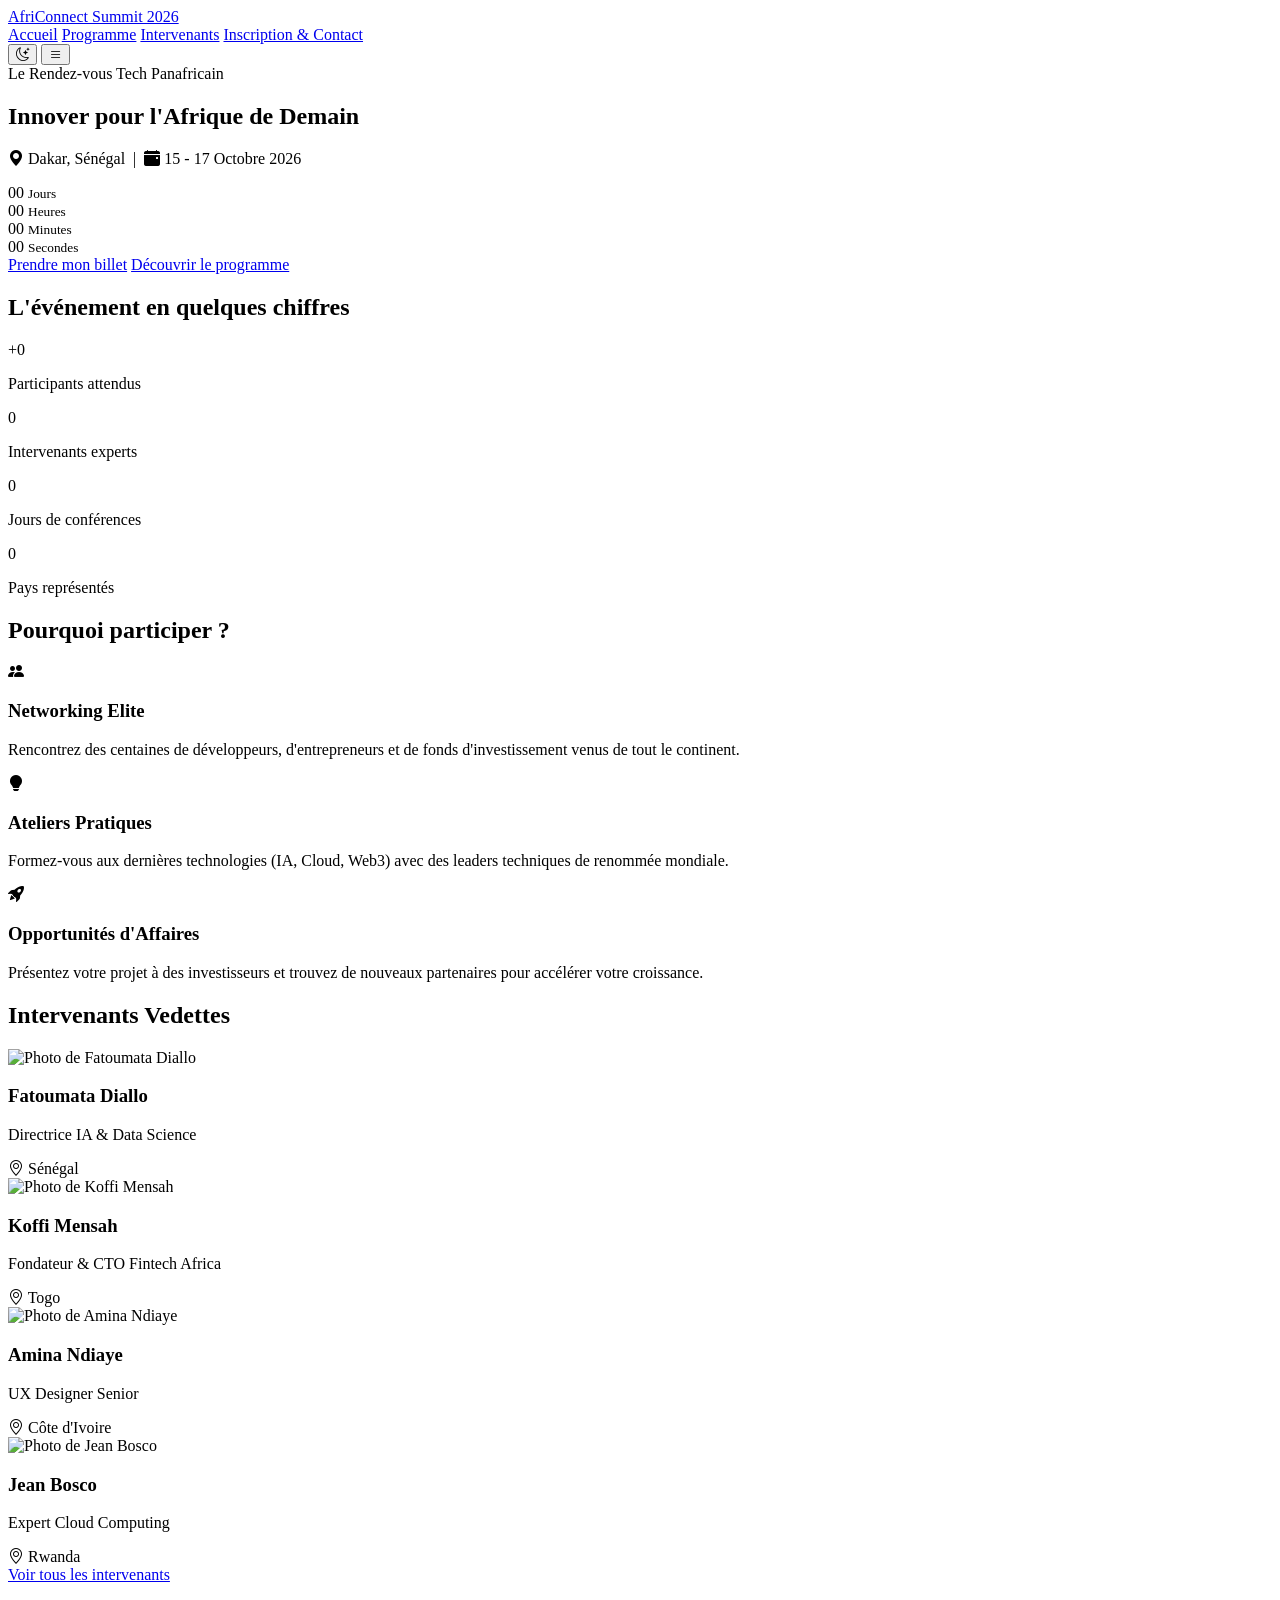
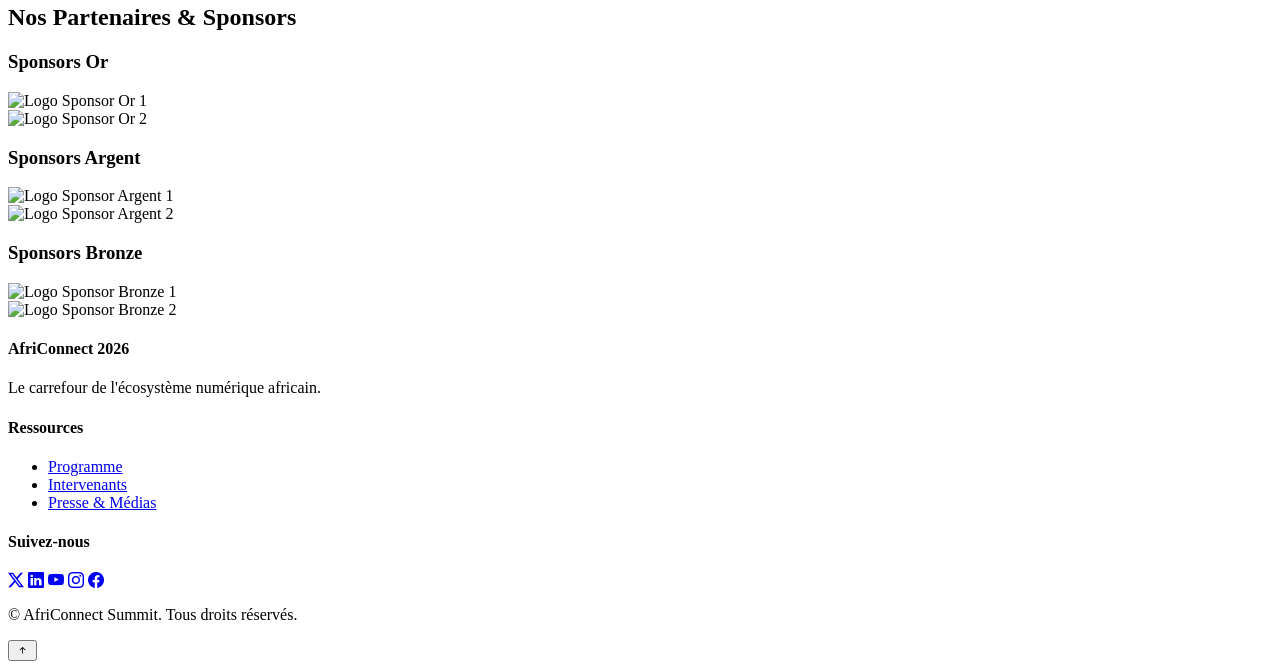
==== index.html @ 807d7693 "structure complete de html" ====
<!DOCTYPE html>
<html lang="fr" data-theme="light">
<head>
    <meta charset="UTF-8">
    <meta name="viewport" content="width=device-width, initial-scale=1.0">
    <title>AfriConnect Summit 2026 - Accueil</title>
    <link rel="preconnect" href="https://fonts.googleapis.com">
    <link rel="preconnect" href="https://fonts.gstatic.com" crossorigin>
    <link href="https://fonts.googleapis.com/css2?family=Inter:wght@300;400;500;600&family=Syne:wght@700;800&display=swap" rel="stylesheet">
    <link rel="stylesheet" href="https://cdn.jsdelivr.net/npm/bootstrap-icons@1.11.3/font/bootstrap-icons.min.css">
    <link rel="stylesheet" href="css/style.css">
</head>
<body>

    <header class="main-header">
        <nav class="navbar" aria-label="Navigation principale">
            <a href="index.html" class="logo">AfriConnect Summit 2026</a>
            
            <div class="nav-links" id="navLinks">
                <a href="index.html" class="active">Accueil</a>
                <a href="programme.html">Programme</a>
                <a href="intervenants.html">Intervenants</a>
                <a href="contact.html">Inscription & Contact</a>
            </div>

            <div class="nav-actions">
                <button id="themeToggle" class="theme-btn" aria-label="Changer de thème">
                    <i class="bi bi-moon-stars"></i>
                </button>
                <button class="hamburger" id="hamburgerMenu" aria-label="Ouvrir le menu">
                    <i class="bi bi-list"></i>
                </button>
            </div>
        </nav>
    </header>

    <main>
        <section class="hero-section">
            <div class="hero-content">
                <span class="badge">Le Rendez-vous Tech Panafricain</span>
                <h1>Innover pour l'Afrique de Demain</h1>
                <p class="hero-meta"><i class="bi bi-geo-alt-fill"></i> Dakar, Sénégal &nbsp;|&nbsp; <i class="bi bi-calendar-event-fill"></i> 15 - 17 Octobre 2026</p>
                
                <div class="countdown-container" id="countdown">
                    <div class="countdown-item">
                        <span id="days">00</span>
                        <small>Jours</small>
                    </div>
                    <div class="countdown-item">
                        <span id="hours">00</span>
                        <small>Heures</small>
                    </div>
                    <div class="countdown-item">
                        <span id="minutes">00</span>
                        <small>Minutes</small>
                    </div>
                    <div class="countdown-item">
                        <span id="seconds">00</span>
                        <small>Secondes</small>
                    </div>
                </div>

                <div class="hero-ctas">
                    <a href="contact.html" class="btn btn-primary">Prendre mon billet</a>
                    <a href="programme.html" class="btn btn-secondary">Découvrir le programme</a>
                </div>
            </div>
        </section>

        <section class="stats-section section-scroll-animate">
            <div class="container">
                <h2 class="section-title">L'événement en quelques chiffres</h2>
                <div class="stats-grid">
                    <div class="stat-card">
                        <span class="stat-number" data-target="1200">+0</span>
                        <p class="stat-label">Participants attendus</p>
                    </div>
                    <div class="stat-card">
                        <span class="stat-number" data-target="48">0</span>
                        <p class="stat-label">Intervenants experts</p>
                    </div>
                    <div class="stat-card">
                        <span class="stat-number" data-target="3">0</span>
                        <p class="stat-label">Jours de conférences</p>
                    </div>
                    <div class="stat-card">
                        <span class="stat-number" data-target="12">0</span>
                        <p class="stat-label">Pays représentés</p>
                    </div>
                </div>
            </div>
        </section>

        <section class="benefits-section section-scroll-animate">
            <div class="container">
                <h2 class="section-title">Pourquoi participer ?</h2>
                <div class="benefits-flex">
                    <div class="benefit-card">
                        <div class="benefit-icon"><i class="bi bi-people-fill"></i></div>
                        <h3>Networking Elite</h3>
                        <p>Rencontrez des centaines de développeurs, d'entrepreneurs et de fonds d'investissement venus de tout le continent.</p>
                    </div>
                    <div class="benefit-card">
                        <div class="benefit-icon"><i class="bi bi-lightbulb-fill"></i></div>
                        <h3>Ateliers Pratiques</h3>
                        <p>Formez-vous aux dernières technologies (IA, Cloud, Web3) avec des leaders techniques de renommée mondiale.</p>
                    </div>
                    <div class="benefit-card">
                        <div class="benefit-icon"><i class="bi bi-rocket-takeoff-fill"></i></div>
                        <h3>Opportunités d'Affaires</h3>
                        <p>Présentez votre projet à des investisseurs et trouvez de nouveaux partenaires pour accélérer votre croissance.</p>
                    </div>
                </div>
            </div>
        </section>

        <section class="featured-speakers section-scroll-animate">
            <div class="container">
                <h2 class="section-title">Intervenants Vedettes</h2>
                <div class="speakers-grid">

    <article class="speaker-card">
        <div class="speaker-img-wrapper">
            <img src="images/speaker-1.jpg" alt="Photo de Fatoumata Diallo" loading="lazy">
        </div>
        <div class="speaker-info">
            <h3>Fatoumata Diallo</h3>
            <p class="speaker-role">Directrice IA & Data Science</p>
            <span class="speaker-country"><i class="bi bi-geo-alt"></i> Sénégal</span>
        </div>
    </article>

    <article class="speaker-card">
        <div class="speaker-img-wrapper">
            <img src="images/speaker-2.jpg" alt="Photo de Koffi Mensah" loading="lazy">
        </div>
        <div class="speaker-info">
            <h3>Koffi Mensah</h3>
            <p class="speaker-role">Fondateur & CTO Fintech Africa</p>
            <span class="speaker-country"><i class="bi bi-geo-alt"></i> Togo</span>
        </div>
    </article>

    <article class="speaker-card">
        <div class="speaker-img-wrapper">
            <img src="images/speaker-3.jpg" alt="Photo de Amina Ndiaye" loading="lazy">
        </div>
        <div class="speaker-info">
            <h3>Amina Ndiaye</h3>
            <p class="speaker-role">UX Designer Senior</p>
            <span class="speaker-country"><i class="bi bi-geo-alt"></i> Côte d'Ivoire</span>
        </div>
    </article>

    <article class="speaker-card">
        <div class="speaker-img-wrapper">
            <img src="images/speaker-4.jpg" alt="Photo de Jean Bosco" loading="lazy">
        </div>
        <div class="speaker-info">
            <h3>Jean Bosco</h3>
            <p class="speaker-role">Expert Cloud Computing</p>
            <span class="speaker-country"><i class="bi bi-geo-alt"></i> Rwanda</span>
        </div>
    </article>

</div>
                    <a href="intervenants.html" class="btn btn-secondary">Voir tous les intervenants</a>
                </div>
            </div>
        </section>

        <section class="sponsors-section section-scroll-animate">
            <div class="container">
                <h2 class="section-title">Nos Partenaires & Sponsors</h2>
                
                <div class="sponsor-tier gold-tier">
                    <h3>Sponsors Or</h3>
                    <div class="sponsors-flex">
                        <div class="sponsor-logo"><img src="images/sponsor-gold1.png" alt="Logo Sponsor Or 1"></div>
                        <div class="sponsor-logo"><img src="images/sponsor-gold2.png" alt="Logo Sponsor Or 2"></div>
                    </div>
                </div>

                <div class="sponsor-tier silver-tier">
                    <h3>Sponsors Argent</h3>
                    <div class="sponsors-flex">
                        <div class="sponsor-logo"><img src="images/sponsor-silver1.png" alt="Logo Sponsor Argent 1"></div>
                        <div class="sponsor-logo"><img src="images/sponsor-silver2.png" alt="Logo Sponsor Argent 2"></div>
                    </div>
                </div>

                <div class="sponsor-tier bronze-tier">
                    <h3>Sponsors Bronze</h3>
                    <div class="sponsors-flex">
                        <div class="sponsor-logo"><img src="images/sponsor-bronze1.png" alt="Logo Sponsor Bronze 1"></div>
                    </div>
                    <div class="sponsor-logo">
                        <img src="images/sponsor-bronze2.png" alt="Logo Sponsor Bronze 2">
                    </div>
                </div>
            </div>
        </section>
    </main>

    <footer class="main-footer">
        <div class="container footer-grid">
            <div class="footer-col">
                <h4>AfriConnect 2026</h4>
                <p>Le carrefour de l'écosystème numérique africain.</p>
            </div>
            <div class="footer-col">
                <h4>Ressources</h4>
                <ul>
                    <li><a href="programme.html">Programme</a></li>
                    <li><a href="intervenants.html">Intervenants</a></li>
                    <li><a href="contact.html">Presse & Médias</a></li>
                </ul>
            </div>
            <div class="footer-col">
                <h4>Suivez-nous</h4>
                <div class="social-links">
                    <a href="#" aria-label="Suivez-nous sur X / Twitter"><i class="bi bi-twitter-x"></i></a>
                    <a href="#" aria-label="Suivez-nous sur LinkedIn"><i class="bi bi-linkedin"></i></a>
                    <a href="#" aria-label="Suivez-nous sur YouTube"><i class="bi bi-youtube"></i></a>
                    <a href="#" aria-label="Suivez-nous sur Instagram"><i class="bi bi-instagram"></i></a>
                    <a href="#" aria-label="Suivez-nous sur Facebook"><i class="bi bi-facebook"></i></a>
                </div>
            </div>
        </div>
        <div class="footer-bottom">
            <p>&copy; <span id="currentYear"></span> AfriConnect Summit. Tous droits réservés.</p>
        </div>
        <button id="scrollTopBtn" class="scroll-top-btn" aria-label="Retourner en haut de la page">
            <i class="bi bi-arrow-up-short"></i>
        </button>
    </footer>

    <script src="js/main.js"></script>
</body>
</html>
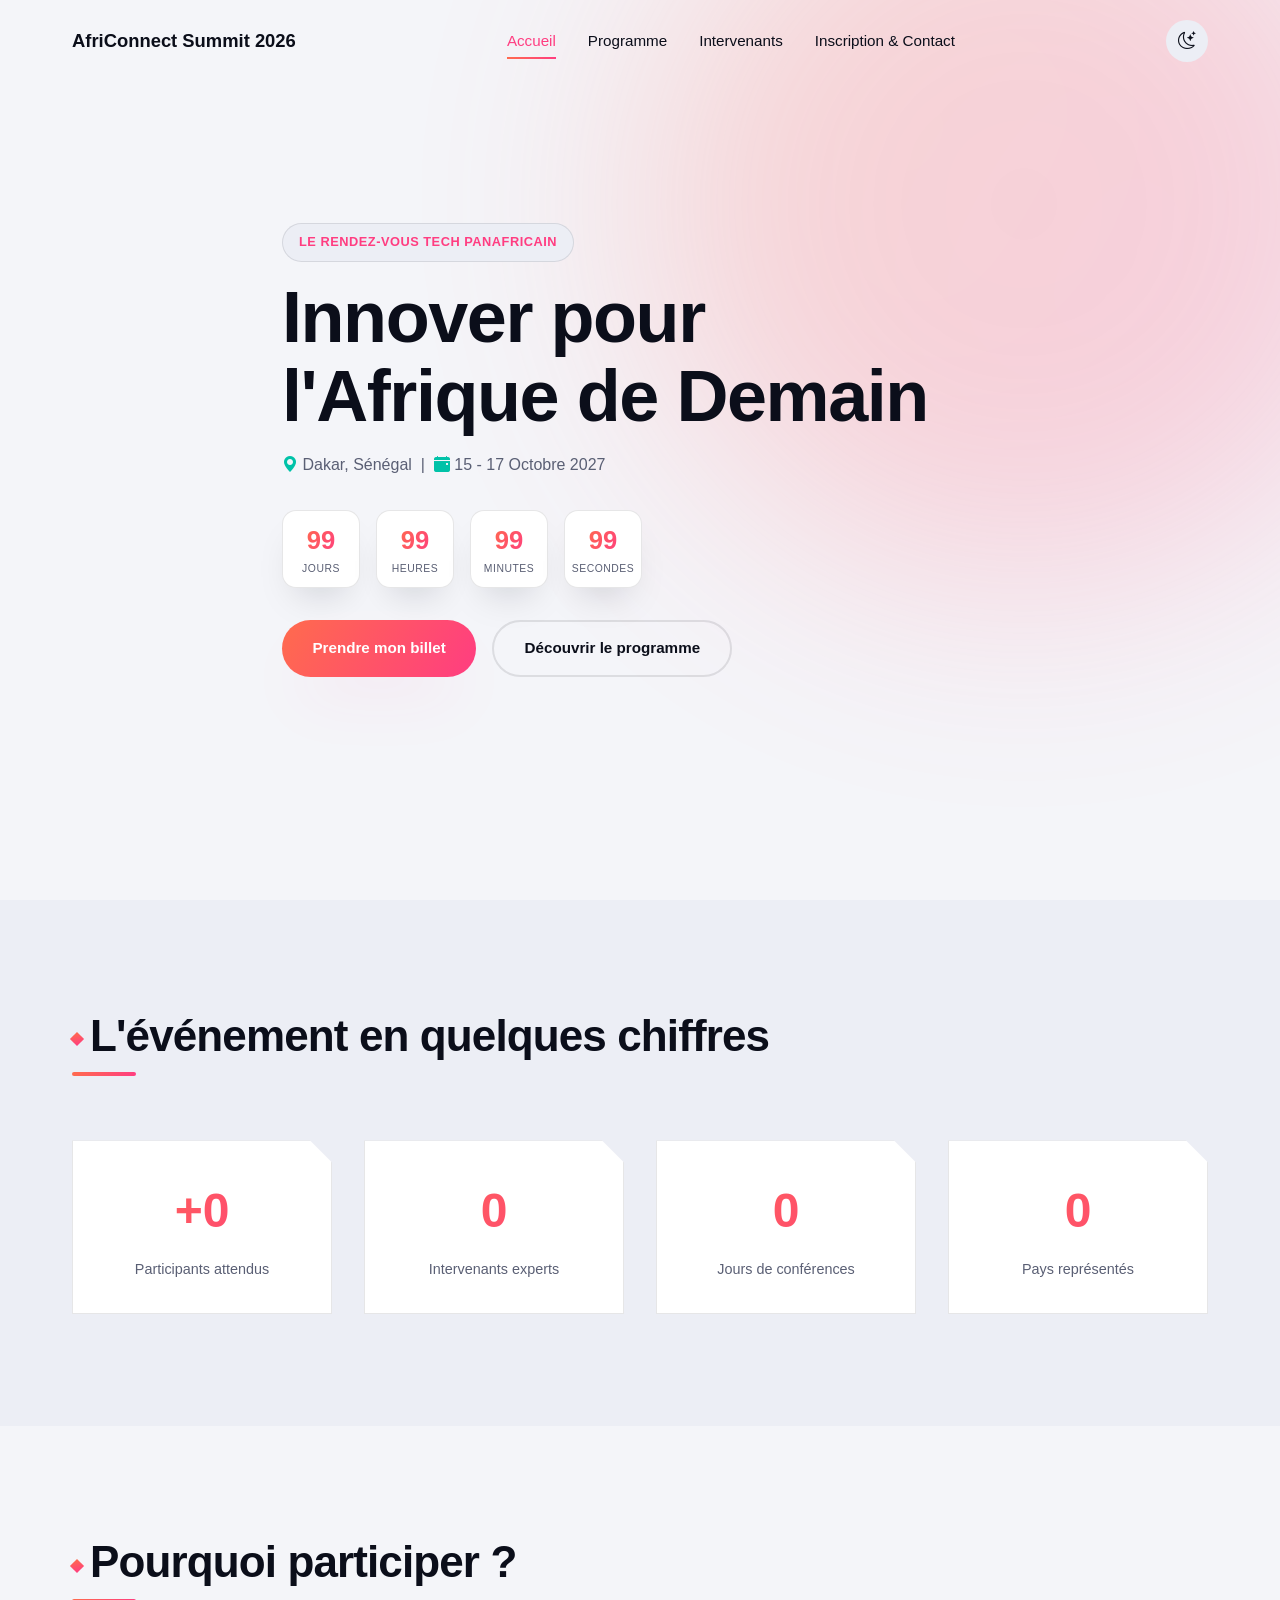
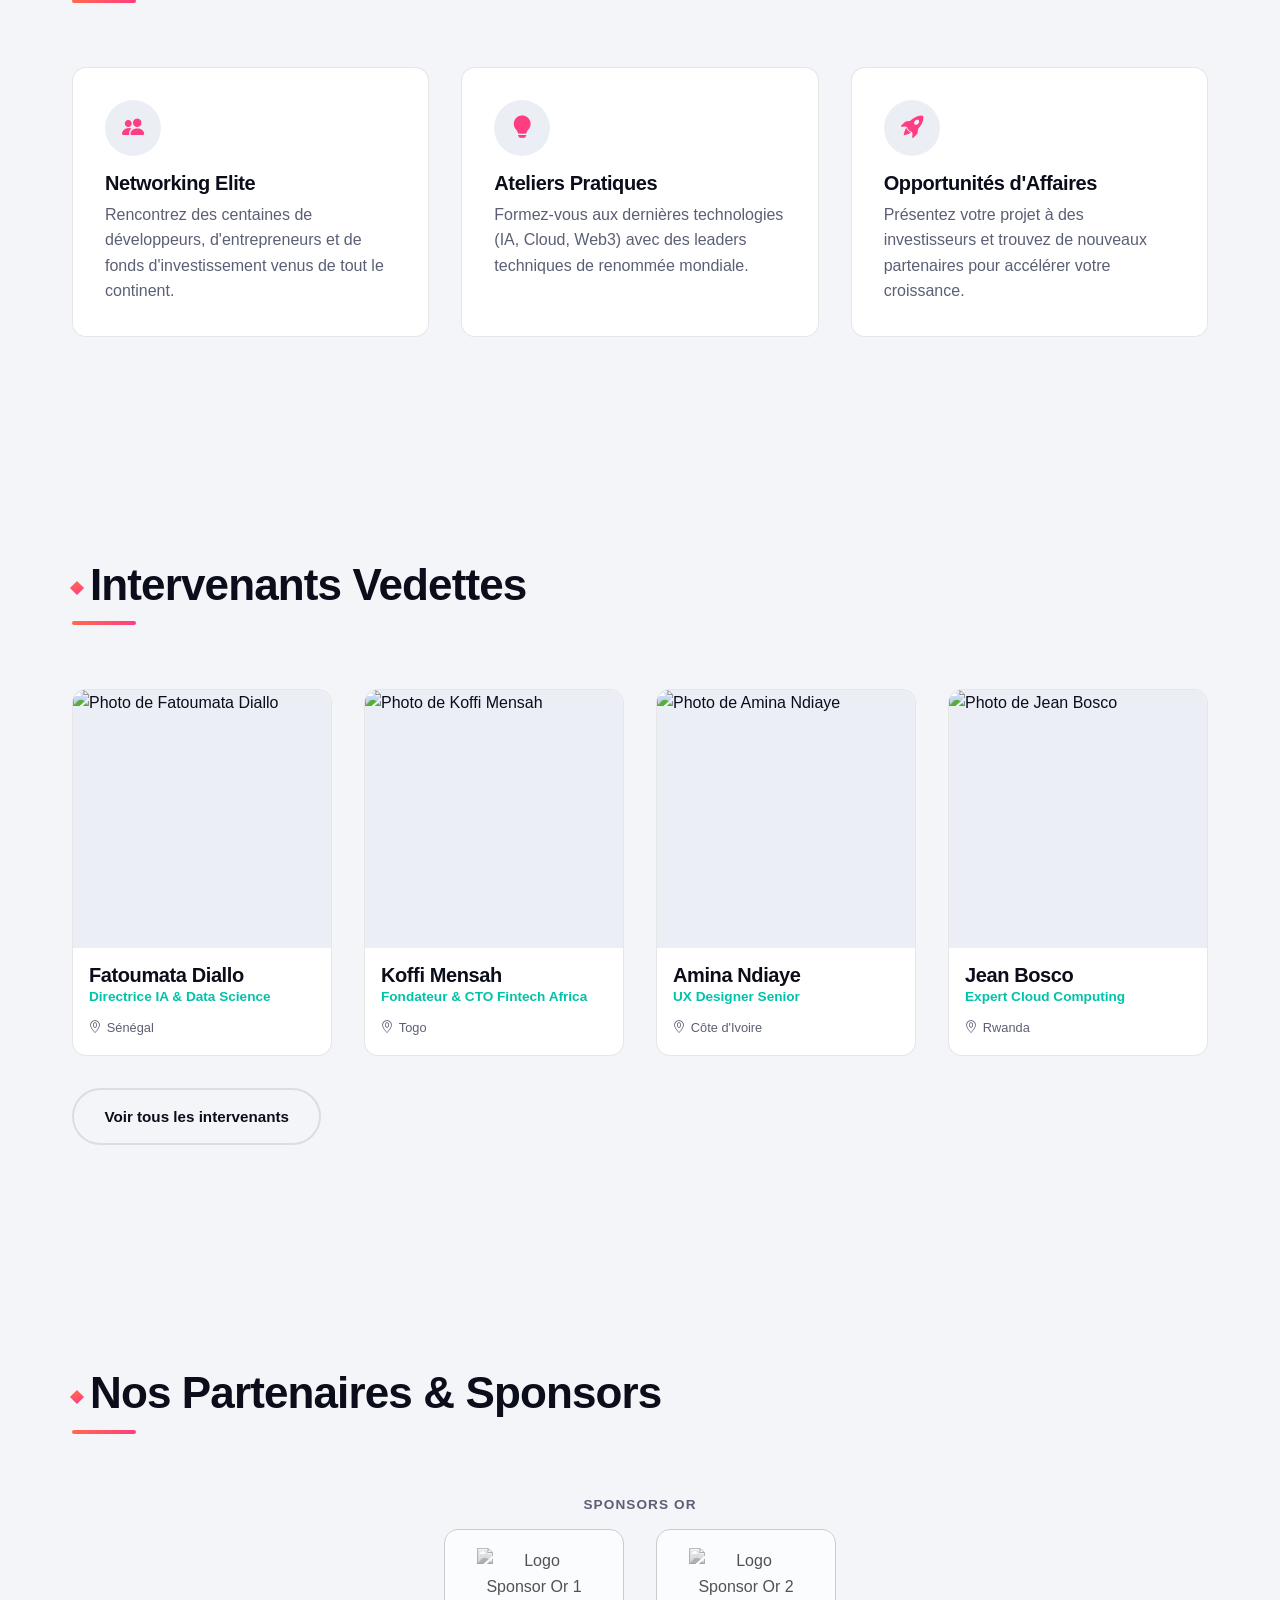
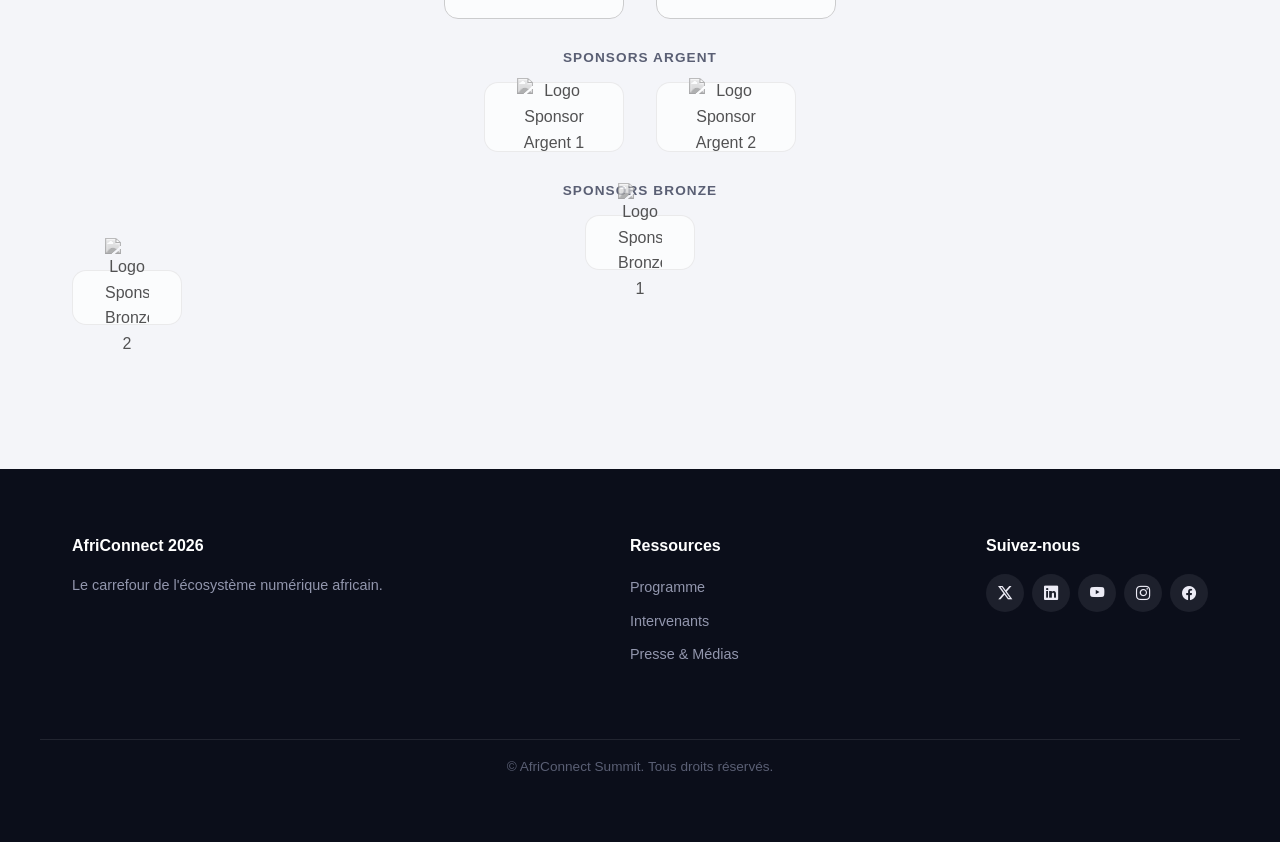
==== commit d0481753: "CSS : variables, typographie, layout général et styles de base" ====
--- a/index.html
+++ b/index.html
@@ -39,23 +39,23 @@
             <div class="hero-content">
                 <span class="badge">Le Rendez-vous Tech Panafricain</span>
                 <h1>Innover pour l'Afrique de Demain</h1>
-                <p class="hero-meta"><i class="bi bi-geo-alt-fill"></i> Dakar, Sénégal &nbsp;|&nbsp; <i class="bi bi-calendar-event-fill"></i> 15 - 17 Octobre 2026</p>
+                <p class="hero-meta"><i class="bi bi-geo-alt-fill"></i> Dakar, Sénégal &nbsp;|&nbsp; <i class="bi bi-calendar-event-fill"></i> 15 - 17 Octobre 2027</p>
                 
                 <div class="countdown-container" id="countdown">
                     <div class="countdown-item">
-                        <span id="days">00</span>
+                        <span id="days">99</span>
                         <small>Jours</small>
                     </div>
                     <div class="countdown-item">
-                        <span id="hours">00</span>
+                        <span id="hours">99</span>
                         <small>Heures</small>
                     </div>
                     <div class="countdown-item">
-                        <span id="minutes">00</span>
+                        <span id="minutes">99</span>
                         <small>Minutes</small>
                     </div>
                     <div class="countdown-item">
-                        <span id="seconds">00</span>
+                        <span id="seconds">99</span>
                         <small>Secondes</small>
                     </div>
                 </div>
--- a/css/style.css
+++ b/css/style.css
@@ -0,0 +1,1287 @@
+/* ==========================================================================
+   AFRICONNECT SUMMIT 2026 — style.css
+   Thème : "Coucher de soleil sur l'Atlantique / Nuit du Sahel"
+   Palette : indigo profond, dégradé corail → magenta, turquoise lagune
+   Polices : Syne (display) + Inter (texte courant)
+   ========================================================================== */
+
+/* --------------------------------------------------------------------------
+   1. RESET & BASE
+   -------------------------------------------------------------------------- */
+*,
+*::before,
+*::after {
+  box-sizing: border-box;
+  margin: 0;
+  padding: 0;
+}
+
+html {
+  scroll-behavior: smooth;
+}
+
+@media (prefers-reduced-motion: reduce) {
+  html {
+    scroll-behavior: auto;
+  }
+  *,
+  *::before,
+  *::after {
+    animation-duration: 0.01ms !important;
+    animation-iteration-count: 1 !important;
+    transition-duration: 0.01ms !important;
+  }
+}
+
+img {
+  max-width: 100%;
+  display: block;
+}
+
+a {
+  text-decoration: none;
+  color: inherit;
+}
+
+button {
+  font-family: inherit;
+  cursor: pointer;
+  border: none;
+  background: none;
+}
+
+ul {
+  list-style: none;
+}
+
+/* --------------------------------------------------------------------------
+   2. VARIABLES CSS — palette, typographie, espacements, rayons
+   -------------------------------------------------------------------------- */
+:root {
+  /* Couleurs de base — "Nuit du Sahel" / "Brume de l'Harmattan" */
+  --clr-ink: #0b0e1a;
+  --clr-paper: #f4f5f9;
+
+  /* Accent signature — dégradé coucher de soleil */
+  --clr-sunset-1: #ff6b4d;
+  --clr-sunset-2: #ff3d81;
+  --gradient-sunset: linear-gradient(120deg, var(--clr-sunset-1), var(--clr-sunset-2));
+
+  /* Accent secondaire — lagune */
+  --clr-teal: #00c2a8;
+
+  /* Accent tertiaire — sponsors Or (usage restreint) */
+  --clr-gold: #f4b740;
+
+  /* Rôles sémantiques (basculent en dark mode) */
+  --bg: var(--clr-paper);
+  --bg-alt: #eceef5;
+  --surface: #ffffff;
+  --text: var(--clr-ink);
+  --text-muted: #5a5f74;
+  --border: rgba(11, 14, 26, 0.1);
+
+  /* Typographie */
+  --font-display: "Syne", sans-serif;
+  --font-body: "Inter", sans-serif;
+
+  /* Espacements */
+  --space-xs: 0.5rem;
+  --space-sm: 1rem;
+  --space-md: 2rem;
+  --space-lg: 4rem;
+  --space-xl: 7rem;
+
+  /* Rayons & signature */
+  --radius: 14px;
+  --radius-pill: 999px;
+  --notch: 22px;
+
+  /* Effets */
+  --shadow-soft: 0 20px 40px -20px rgba(11, 14, 26, 0.25);
+  --shadow-lift: 0 30px 60px -25px rgba(255, 61, 129, 0.35);
+  --transition: 0.25s ease;
+
+  /* Structure */
+  --max-width: 1200px;
+}
+
+/* Thème sombre — bascule via JS sur [data-theme] */
+[data-theme="dark"] {
+  --bg: var(--clr-ink);
+  --bg-alt: #12162a;
+  --surface: #161b30;
+  --text: #ecebf5;
+  --text-muted: #9296ad;
+  --border: rgba(236, 235, 245, 0.1);
+  --shadow-soft: 0 20px 40px -20px rgba(0, 0, 0, 0.6);
+}
+
+/* --------------------------------------------------------------------------
+   3. TYPOGRAPHIE GLOBALE
+   -------------------------------------------------------------------------- */
+body {
+  font-family: var(--font-body);
+  background-color: var(--bg);
+  color: var(--text);
+  line-height: 1.6;
+  transition: background-color var(--transition), color var(--transition);
+  overflow-x: hidden;
+}
+
+h1,
+h2,
+h3 {
+  font-family: var(--font-display);
+  font-weight: 800;
+  line-height: 1.1;
+  letter-spacing: -0.02em;
+}
+
+h1 {
+  font-size: clamp(2.5rem, 6vw, 4.5rem);
+}
+
+h2 {
+  font-size: clamp(1.8rem, 4vw, 2.75rem);
+}
+
+h3 {
+  font-size: 1.25rem;
+  font-weight: 700;
+}
+
+p {
+  color: var(--text-muted);
+}
+
+/* Titre de section : eyebrow en losange + soulignement dégradé */
+.section-title {
+  position: relative;
+  margin-bottom: var(--space-lg);
+  padding-bottom: var(--space-sm);
+  color: var(--text);
+}
+
+.section-title::before {
+  content: "";
+  display: inline-block;
+  width: 10px;
+  height: 10px;
+  margin-right: var(--space-xs);
+  background: var(--gradient-sunset);
+  transform: rotate(45deg);
+  vertical-align: middle;
+}
+
+.section-title::after {
+  content: "";
+  position: absolute;
+  bottom: 0;
+  left: 0;
+  width: 64px;
+  height: 4px;
+  border-radius: var(--radius-pill);
+  background: var(--gradient-sunset);
+}
+
+/* --------------------------------------------------------------------------
+   4. LAYOUT — conteneur générique
+   -------------------------------------------------------------------------- */
+.container {
+  width: 100%;
+  max-width: var(--max-width);
+  margin-inline: auto;
+  padding-inline: var(--space-md);
+}
+
+section {
+  padding-block: var(--space-xl);
+}
+
+/* --------------------------------------------------------------------------
+   5. BOUTONS
+   -------------------------------------------------------------------------- */
+.btn {
+  display: inline-flex;
+  align-items: center;
+  justify-content: center;
+  gap: var(--space-xs);
+  padding: 0.9rem 1.9rem;
+  border-radius: var(--radius-pill);
+  font-family: var(--font-display);
+  font-weight: 700;
+  font-size: 0.95rem;
+  transition: transform var(--transition), box-shadow var(--transition), opacity var(--transition);
+}
+
+.btn:hover {
+  transform: translateY(-3px);
+}
+
+.btn:focus-visible {
+  outline: 3px solid var(--clr-teal);
+  outline-offset: 3px;
+}
+
+.btn-primary {
+  background: var(--gradient-sunset);
+  color: #ffffff;
+  box-shadow: var(--shadow-lift);
+}
+
+.btn-primary:hover {
+  opacity: 0.92;
+}
+
+.btn-secondary {
+  background: transparent;
+  color: var(--text);
+  border: 2px solid var(--border);
+}
+
+.btn-secondary:hover {
+  border-color: var(--clr-teal);
+  color: var(--clr-teal);
+}
+
+.btn-block {
+  width: 100%;
+  margin-top: var(--space-sm);
+}
+
+/* --------------------------------------------------------------------------
+   6. NAVBAR
+   -------------------------------------------------------------------------- */
+.main-header {
+  position: fixed;
+  top: 0;
+  left: 0;
+  width: 100%;
+  z-index: 1000;
+  background: transparent;
+  transition: background-color var(--transition), box-shadow var(--transition), padding var(--transition);
+}
+
+/* Ajoutée en JS après 80px de scroll */
+.main-header.scrolled {
+  background-color: var(--bg);
+  box-shadow: var(--shadow-soft);
+  border-bottom: 1px solid var(--border);
+}
+
+.navbar {
+  display: flex;
+  align-items: center;
+  justify-content: space-between;
+  gap: var(--space-md);
+  padding: 1.25rem var(--space-md);
+  max-width: var(--max-width);
+  margin-inline: auto;
+}
+
+.logo {
+  font-family: var(--font-display);
+  font-weight: 800;
+  font-size: 1.15rem;
+  color: var(--text);
+}
+
+.nav-links {
+  display: flex;
+  align-items: center;
+  gap: var(--space-md);
+  font-weight: 500;
+  font-size: 0.95rem;
+}
+
+.nav-links a {
+  position: relative;
+  color: var(--text);
+  padding-block: 0.35rem;
+  transition: color var(--transition);
+}
+
+.nav-links a::after {
+  content: "";
+  position: absolute;
+  left: 0;
+  bottom: 0;
+  width: 0;
+  height: 2px;
+  background: var(--gradient-sunset);
+  transition: width var(--transition);
+}
+
+.nav-links a:hover,
+.nav-links a.active {
+  color: var(--clr-sunset-2);
+}
+
+.nav-links a:hover::after,
+.nav-links a.active::after {
+  width: 100%;
+}
+
+.nav-actions {
+  display: flex;
+  align-items: center;
+  gap: var(--space-sm);
+}
+
+.theme-btn {
+  display: flex;
+  align-items: center;
+  justify-content: center;
+  width: 42px;
+  height: 42px;
+  border-radius: 50%;
+  background: var(--bg-alt);
+  color: var(--text);
+  font-size: 1.1rem;
+  transition: background-color var(--transition), transform var(--transition);
+}
+
+.theme-btn:hover {
+  transform: rotate(20deg);
+}
+
+.hamburger {
+  display: none;
+  font-size: 1.5rem;
+  color: var(--text);
+}
+
+/* --------------------------------------------------------------------------
+   7. HERO (index.html)
+   -------------------------------------------------------------------------- */
+.hero-section {
+  position: relative;
+  min-height: 100vh;
+  display: flex;
+  align-items: center;
+  padding-top: var(--space-xl);
+  background-color: var(--bg);
+  overflow: hidden;
+}
+
+/* Halo dégradé en arrière-plan — évoque le soleil sur l'Atlantique */
+.hero-section::before {
+  content: "";
+  position: absolute;
+  top: -20%;
+  right: -10%;
+  width: 60vw;
+  height: 60vw;
+  max-width: 800px;
+  max-height: 800px;
+  background: var(--gradient-sunset);
+  opacity: 0.22;
+  filter: blur(120px);
+  border-radius: 50%;
+  z-index: 0;
+}
+
+.hero-content {
+  position: relative;
+  z-index: 1;
+  max-width: 780px;
+  margin-inline: auto;
+  padding-inline: var(--space-md);
+  text-align: left;
+  animation: fadeSlideUp 0.9s ease both;
+}
+
+@keyframes fadeSlideUp {
+  from {
+    opacity: 0;
+    transform: translateY(30px);
+  }
+  to {
+    opacity: 1;
+    transform: translateY(0);
+  }
+}
+
+.badge {
+  display: inline-block;
+  padding: 0.5rem 1rem;
+  margin-bottom: var(--space-sm);
+  border-radius: var(--radius-pill);
+  background: var(--bg-alt);
+  border: 1px solid var(--border);
+  color: var(--clr-sunset-2);
+  font-size: 0.8rem;
+  font-weight: 600;
+  letter-spacing: 0.04em;
+  text-transform: uppercase;
+}
+
+.hero-content h1 {
+  margin-bottom: var(--space-sm);
+}
+
+.hero-meta {
+  color: var(--text-muted);
+  font-weight: 500;
+  margin-bottom: var(--space-md);
+}
+
+.hero-meta i {
+  color: var(--clr-teal);
+}
+
+/* Compte à rebours */
+.countdown-container {
+  display: flex;
+  gap: var(--space-sm);
+  margin-bottom: var(--space-md);
+}
+
+.countdown-item {
+  display: flex;
+  flex-direction: column;
+  align-items: center;
+  justify-content: center;
+  width: 78px;
+  height: 78px;
+  background: var(--surface);
+  border: 1px solid var(--border);
+  border-radius: var(--radius);
+  box-shadow: var(--shadow-soft);
+}
+
+.countdown-item span {
+  font-family: var(--font-display);
+  font-size: 1.6rem;
+  font-weight: 800;
+  background: var(--gradient-sunset);
+  -webkit-background-clip: text;
+  background-clip: text;
+  color: transparent;
+}
+
+.countdown-item small {
+  font-size: 0.65rem;
+  color: var(--text-muted);
+  text-transform: uppercase;
+  letter-spacing: 0.05em;
+}
+
+.hero-ctas {
+  display: flex;
+  flex-wrap: wrap;
+  gap: var(--space-sm);
+}
+
+/* --------------------------------------------------------------------------
+   8. STATS SECTION
+   -------------------------------------------------------------------------- */
+.stats-section {
+  background-color: var(--bg-alt);
+}
+
+.stats-grid {
+  display: grid;
+  grid-template-columns: repeat(4, 1fr);
+  gap: var(--space-md);
+}
+
+.stat-card {
+  position: relative;
+  padding: var(--space-md) var(--space-sm);
+  background: var(--surface);
+  border: 1px solid var(--border);
+  text-align: center;
+  clip-path: polygon(
+    0 0,
+    calc(100% - var(--notch)) 0,
+    100% var(--notch),
+    100% 100%,
+    0 100%
+  );
+  transition: transform var(--transition), box-shadow var(--transition);
+}
+
+.stat-card:hover {
+  transform: translateY(-6px);
+  box-shadow: var(--shadow-soft);
+}
+
+.stat-number {
+  display: block;
+  font-family: var(--font-display);
+  font-size: clamp(2.2rem, 4vw, 3rem);
+  font-weight: 800;
+  background: var(--gradient-sunset);
+  -webkit-background-clip: text;
+  background-clip: text;
+  color: transparent;
+}
+
+.stat-label {
+  margin-top: var(--space-xs);
+  font-size: 0.9rem;
+  color: var(--text-muted);
+}
+
+/* --------------------------------------------------------------------------
+   9. BENEFITS SECTION ("Pourquoi participer")
+   -------------------------------------------------------------------------- */
+.benefits-flex {
+  display: flex;
+  flex-wrap: wrap;
+  gap: var(--space-md);
+}
+
+.benefit-card {
+  flex: 1 1 280px;
+  padding: var(--space-md);
+  background: var(--surface);
+  border: 1px solid var(--border);
+  border-radius: var(--radius);
+  transition: transform var(--transition), border-color var(--transition);
+}
+
+.benefit-card:hover {
+  transform: translateY(-6px);
+  border-color: var(--clr-teal);
+}
+
+.benefit-icon {
+  display: flex;
+  align-items: center;
+  justify-content: center;
+  width: 56px;
+  height: 56px;
+  margin-bottom: var(--space-sm);
+  border-radius: 50%;
+  background: var(--bg-alt);
+  color: var(--clr-sunset-2);
+  font-size: 1.4rem;
+}
+
+.benefit-card h3 {
+  margin-bottom: var(--space-xs);
+}
+
+/* --------------------------------------------------------------------------
+   10. SPEAKERS — vedettes (index) + grille complète (intervenants)
+   -------------------------------------------------------------------------- */
+.speakers-grid,
+.speakers-main-grid {
+  display: grid;
+  grid-template-columns: repeat(4, 1fr);
+  gap: var(--space-md);
+  margin-bottom: var(--space-md);
+}
+
+.speakers-main-grid {
+  grid-template-columns: repeat(3, 1fr);
+}
+
+.speaker-card {
+  background: var(--surface);
+  border: 1px solid var(--border);
+  border-radius: var(--radius);
+  overflow: hidden;
+  transition: transform var(--transition), box-shadow var(--transition), border-color var(--transition);
+}
+
+.speaker-card:hover {
+  transform: translateY(-8px);
+  box-shadow: var(--shadow-lift);
+  border-color: var(--clr-sunset-2);
+}
+
+.speaker-img-wrapper {
+  aspect-ratio: 1 / 1;
+  overflow: hidden;
+  background: var(--bg-alt);
+}
+
+.speaker-img-wrapper img {
+  width: 100%;
+  height: 100%;
+  object-fit: cover;
+  transition: transform var(--transition);
+}
+
+.speaker-card:hover .speaker-img-wrapper img {
+  transform: scale(1.06);
+}
+
+.speaker-info {
+  padding: var(--space-sm);
+}
+
+.speaker-role,
+.specialty {
+  color: var(--clr-teal);
+  font-size: 0.85rem;
+  font-weight: 600;
+  margin-bottom: 0.35rem;
+}
+
+.speaker-country,
+.country {
+  display: inline-flex;
+  align-items: center;
+  gap: 0.3rem;
+  font-size: 0.8rem;
+  color: var(--text-muted);
+}
+
+.featured-speakers > .container > .btn-secondary {
+  display: inline-flex;
+}
+
+/* --------------------------------------------------------------------------
+   11. FILTRAGE (intervenants.html)
+   -------------------------------------------------------------------------- */
+.filter-section {
+  padding-block: var(--space-md) 0;
+}
+
+.filter-buttons-group {
+  display: flex;
+  flex-wrap: wrap;
+  gap: var(--space-xs);
+  justify-content: center;
+}
+
+.filter-btn {
+  padding: 0.6rem 1.3rem;
+  border-radius: var(--radius-pill);
+  background: var(--bg-alt);
+  border: 1px solid var(--border);
+  color: var(--text-muted);
+  font-weight: 600;
+  font-size: 0.85rem;
+  transition: background var(--transition), color var(--transition), border-color var(--transition);
+}
+
+.filter-btn:hover {
+  color: var(--text);
+}
+
+.filter-btn.active {
+  background: var(--gradient-sunset);
+  border-color: transparent;
+  color: #ffffff;
+}
+
+/* Carte masquée par le filtrage JS */
+.speaker-card.hidden {
+  display: none;
+}
+
+/* --------------------------------------------------------------------------
+   12. SPONSORS
+   -------------------------------------------------------------------------- */
+.sponsor-tier {
+  margin-bottom: var(--space-md);
+  text-align: center;
+}
+
+.sponsor-tier h3 {
+  margin-bottom: var(--space-sm);
+  color: var(--text-muted);
+  text-transform: uppercase;
+  font-size: 0.85rem;
+  letter-spacing: 0.08em;
+}
+
+.sponsors-flex {
+  display: flex;
+  flex-wrap: wrap;
+  justify-content: center;
+  align-items: center;
+  gap: var(--space-md);
+}
+
+.sponsor-logo {
+  display: flex;
+  align-items: center;
+  justify-content: center;
+  padding: var(--space-sm) var(--space-md);
+  background: var(--surface);
+  border: 1px solid var(--border);
+  border-radius: var(--radius);
+  filter: grayscale(1);
+  opacity: 0.7;
+  transition: filter var(--transition), opacity var(--transition);
+}
+
+.sponsor-logo:hover {
+  filter: grayscale(0);
+  opacity: 1;
+}
+
+.gold-tier .sponsor-logo {
+  width: 180px;
+  height: 90px;
+  border-color: var(--clr-gold);
+}
+
+.silver-tier .sponsor-logo {
+  width: 140px;
+  height: 70px;
+}
+
+.bronze-tier .sponsor-logo {
+  width: 110px;
+  height: 55px;
+}
+
+/* --------------------------------------------------------------------------
+   13. FOOTER — reste sombre quel que soit le thème
+   -------------------------------------------------------------------------- */
+.main-footer {
+  position: relative;
+  background-color: var(--clr-ink);
+  color: #ecebf5;
+  padding-top: var(--space-lg);
+}
+
+.footer-grid {
+  display: flex;
+  flex-wrap: wrap;
+  justify-content: space-between;
+  gap: var(--space-md);
+  padding-bottom: var(--space-lg);
+  border-bottom: 1px solid rgba(236, 235, 245, 0.1);
+}
+
+.footer-col h4 {
+  font-family: var(--font-display);
+  margin-bottom: var(--space-sm);
+  color: #ffffff;
+}
+
+.footer-col p,
+.footer-col a {
+  color: #9296ad;
+  font-size: 0.9rem;
+}
+
+.footer-col ul li {
+  margin-bottom: 0.5rem;
+}
+
+.footer-col ul li a:hover {
+  color: var(--clr-sunset-2);
+}
+
+.social-links {
+  display: flex;
+  gap: var(--space-xs);
+}
+
+.social-links a {
+  display: flex;
+  align-items: center;
+  justify-content: center;
+  width: 38px;
+  height: 38px;
+  border-radius: 50%;
+  background: rgba(236, 235, 245, 0.08);
+  color: #ecebf5;
+  transition: background var(--transition), color var(--transition), transform var(--transition);
+}
+
+.social-links a:hover {
+  background: var(--gradient-sunset);
+  color: #ffffff;
+  transform: translateY(-3px);
+}
+
+.footer-bottom {
+  padding-block: var(--space-sm) var(--space-lg);
+  text-align: center;
+  font-size: 0.85rem;
+  color: #6b6f85;
+}
+
+/* Bouton retour en haut */
+.scroll-top-btn {
+  position: fixed;
+  right: var(--space-md);
+  bottom: var(--space-md);
+  width: 48px;
+  height: 48px;
+  display: flex;
+  align-items: center;
+  justify-content: center;
+  border-radius: 50%;
+  background: var(--gradient-sunset);
+  color: #ffffff;
+  font-size: 1.3rem;
+  box-shadow: var(--shadow-lift);
+  opacity: 0;
+  visibility: hidden;
+  transform: translateY(20px);
+  transition: opacity var(--transition), transform var(--transition), visibility var(--transition);
+  z-index: 900;
+}
+
+/* Ajoutée en JS après 300px de scroll */
+.scroll-top-btn.visible {
+  opacity: 1;
+  visibility: visible;
+  transform: translateY(0);
+}
+
+.scroll-top-btn:hover {
+  transform: translateY(-4px);
+}
+
+/* --------------------------------------------------------------------------
+   14. HERO INTERNE (programme / intervenants / contact)
+   -------------------------------------------------------------------------- */
+.internal-hero {
+  padding-top: calc(var(--space-xl) + 2rem);
+  padding-bottom: var(--space-md);
+  background: var(--bg-alt);
+  text-align: left;
+}
+
+.breadcrumbs {
+  margin-bottom: var(--space-sm);
+  font-size: 0.85rem;
+  color: var(--text-muted);
+}
+
+.breadcrumbs a {
+  color: var(--clr-teal);
+}
+
+.breadcrumbs a:hover {
+  text-decoration: underline;
+}
+
+/* --------------------------------------------------------------------------
+   15. PROGRAMME — onglets & tableau
+   -------------------------------------------------------------------------- */
+.schedule-section {
+  padding-top: var(--space-lg);
+}
+
+.tabs-container {
+  display: flex;
+  gap: var(--space-xs);
+  margin-bottom: var(--space-md);
+  border-bottom: 1px solid var(--border);
+}
+
+.tab-btn {
+  padding: 0.9rem 1.5rem;
+  font-family: var(--font-display);
+  font-weight: 700;
+  font-size: 0.95rem;
+  color: var(--text-muted);
+  border-bottom: 3px solid transparent;
+  transition: color var(--transition), border-color var(--transition);
+}
+
+.tab-btn:hover {
+  color: var(--text);
+}
+
+.tab-btn.active {
+  color: var(--clr-sunset-2);
+  border-bottom-color: var(--clr-sunset-2);
+}
+
+.tab-panel {
+  animation: fadeSlideUp 0.5s ease both;
+}
+
+.schedule-table {
+  width: 100%;
+  border-collapse: collapse;
+  overflow: hidden;
+  border-radius: var(--radius);
+  box-shadow: var(--shadow-soft);
+}
+
+.schedule-table thead {
+  background: var(--gradient-sunset);
+}
+
+.schedule-table th {
+  padding: var(--space-sm);
+  color: #ffffff;
+  text-align: left;
+  font-family: var(--font-display);
+  font-size: 0.85rem;
+  text-transform: uppercase;
+  letter-spacing: 0.04em;
+}
+
+.schedule-table td {
+  padding: var(--space-sm);
+  background: var(--surface);
+  border-bottom: 1px solid var(--border);
+  font-size: 0.9rem;
+}
+
+/* Alternance de couleurs */
+.schedule-table tbody tr:nth-child(even) td {
+  background: var(--bg-alt);
+}
+
+.schedule-table .time {
+  color: var(--clr-teal);
+  font-weight: 700;
+  white-space: nowrap;
+}
+
+.schedule-table .session-title {
+  font-weight: 600;
+  color: var(--text);
+}
+
+/* --------------------------------------------------------------------------
+   16. THÉMATIQUES (programme.html)
+   -------------------------------------------------------------------------- */
+.topics-grid {
+  display: grid;
+  grid-template-columns: repeat(2, 1fr);
+  gap: var(--space-md);
+}
+
+.topic-card {
+  display: flex;
+  gap: var(--space-sm);
+  padding: var(--space-md);
+  background: var(--surface);
+  border: 1px solid var(--border);
+  border-radius: var(--radius);
+  transition: transform var(--transition), border-color var(--transition);
+}
+
+.topic-card:hover {
+  transform: translateY(-4px);
+  border-color: var(--clr-sunset-2);
+}
+
+.topic-icon {
+  flex-shrink: 0;
+  display: flex;
+  align-items: center;
+  justify-content: center;
+  width: 52px;
+  height: 52px;
+  border-radius: 50%;
+  background: var(--bg-alt);
+  color: var(--clr-sunset-2);
+  font-size: 1.3rem;
+}
+
+.topic-card h3 {
+  margin-bottom: 0.35rem;
+}
+
+.topic-card p {
+  font-size: 0.9rem;
+}
+
+/* --------------------------------------------------------------------------
+   17. FORMULAIRE (contact.html)
+   -------------------------------------------------------------------------- */
+.flex-form-container {
+  display: flex;
+  gap: var(--space-lg);
+  align-items: flex-start;
+}
+
+.form-col-left {
+  flex: 1 1 60%;
+}
+
+.form-col-right {
+  flex: 1 1 35%;
+  position: sticky;
+  top: 120px;
+}
+
+.form-intro-text {
+  margin-bottom: var(--space-md);
+}
+
+.alert-success {
+  display: none;
+  align-items: center;
+  gap: var(--space-xs);
+  padding: var(--space-sm);
+  margin-bottom: var(--space-md);
+  background: rgba(0, 194, 168, 0.12);
+  border: 1px solid var(--clr-teal);
+  border-radius: var(--radius);
+  color: var(--clr-teal);
+  font-weight: 600;
+  font-size: 0.9rem;
+}
+
+.alert-success.show {
+  display: flex;
+}
+
+.form-group {
+  margin-bottom: var(--space-md);
+}
+
+.form-group label {
+  display: block;
+  margin-bottom: 0.5rem;
+  font-weight: 600;
+  font-size: 0.9rem;
+}
+
+.required {
+  color: var(--clr-sunset-2);
+}
+
+.form-group input,
+.form-group select,
+.form-group textarea {
+  width: 100%;
+  padding: 0.85rem 1rem;
+  background: var(--surface);
+  border: 1px solid var(--border);
+  border-radius: var(--radius);
+  color: var(--text);
+  font-family: var(--font-body);
+  font-size: 0.95rem;
+  transition: border-color var(--transition), box-shadow var(--transition);
+}
+
+.form-group input:focus,
+.form-group select:focus,
+.form-group textarea:focus {
+  outline: none;
+  border-color: var(--clr-teal);
+  box-shadow: 0 0 0 3px rgba(0, 194, 168, 0.15);
+}
+
+/* États de validation JS */
+.form-group.valid input,
+.form-group.valid select,
+.form-group.valid textarea {
+  border-color: var(--clr-teal);
+}
+
+.form-group.invalid input,
+.form-group.invalid select,
+.form-group.invalid textarea {
+  border-color: var(--clr-sunset-2);
+}
+
+.error-msg {
+  display: block;
+  margin-top: 0.4rem;
+  font-size: 0.8rem;
+  color: var(--clr-sunset-2);
+  min-height: 1em;
+}
+
+.info-card {
+  padding: var(--space-md);
+  background: var(--bg-alt);
+  border-radius: var(--radius);
+  border: 1px solid var(--border);
+}
+
+.info-card h3 {
+  margin-bottom: var(--space-sm);
+}
+
+.info-card p {
+  margin-bottom: var(--space-sm);
+  font-size: 0.9rem;
+}
+
+.info-card a {
+  color: var(--clr-teal);
+}
+
+/* --------------------------------------------------------------------------
+   18. FAQ — accordéon 100% CSS (:checked)
+   -------------------------------------------------------------------------- */
+.accordion-item {
+  border-bottom: 1px solid var(--border);
+}
+
+.accordion-toggle {
+  position: absolute;
+  opacity: 0;
+  pointer-events: none;
+}
+
+.accordion-header {
+  display: flex;
+  align-items: center;
+  justify-content: space-between;
+  padding: var(--space-sm) 0.25rem;
+  cursor: pointer;
+  font-family: var(--font-display);
+  font-weight: 700;
+  font-size: 1rem;
+}
+
+.accordion-header .icon {
+  transition: transform var(--transition);
+  color: var(--clr-sunset-2);
+}
+
+.accordion-content {
+  max-height: 0;
+  overflow: hidden;
+  padding: 0 0.25rem;
+  transition: max-height var(--transition), padding var(--transition);
+}
+
+.accordion-content p {
+  padding-bottom: var(--space-sm);
+  font-size: 0.9rem;
+}
+
+/* Mécanisme pur CSS : la case cochée déplie le contenu */
+.accordion-toggle:checked ~ .accordion-content {
+  max-height: 300px;
+}
+
+.accordion-toggle:checked ~ .accordion-header .icon {
+  transform: rotate(180deg);
+}
+
+.accordion-toggle:focus-visible ~ .accordion-header {
+  outline: 2px solid var(--clr-teal);
+}
+
+/* --------------------------------------------------------------------------
+   19. CARTE (contact.html)
+   -------------------------------------------------------------------------- */
+.map-wrapper {
+  border-radius: var(--radius);
+  overflow: hidden;
+  border: 1px solid var(--border);
+  box-shadow: var(--shadow-soft);
+}
+
+.map-wrapper iframe {
+  border: 0;
+  width: 100%;
+  display: block;
+  filter: grayscale(0.2);
+}
+
+/* --------------------------------------------------------------------------
+   20. ANIMATIONS AU SCROLL — piloté par IntersectionObserver (JS)
+   -------------------------------------------------------------------------- */
+.section-scroll-animate {
+    opacity: 1;
+    transform: none;
+}
+
+/* --------------------------------------------------------------------------
+   21. RESPONSIVE — 1200px (desktop) / 768px (tablette) / 375px (mobile)
+   -------------------------------------------------------------------------- */
+@media (max-width: 1200px) {
+  .stats-grid,
+  .speakers-grid {
+    grid-template-columns: repeat(2, 1fr);
+  }
+
+  .speakers-main-grid {
+    grid-template-columns: repeat(2, 1fr);
+  }
+
+  .flex-form-container {
+    flex-direction: column;
+  }
+
+  .form-col-right {
+    position: static;
+    width: 100%;
+  }
+}
+
+@media (max-width: 768px) {
+  :root {
+    --space-xl: 4.5rem;
+  }
+
+  .nav-links {
+    position: fixed;
+    top: 0;
+    right: -100%;
+    height: 100vh;
+    width: 70%;
+    max-width: 320px;
+    flex-direction: column;
+    justify-content: center;
+    gap: var(--space-lg);
+    background: var(--surface);
+    box-shadow: var(--shadow-soft);
+    transition: right var(--transition);
+  }
+
+  .nav-links.open {
+    right: 0;
+  }
+
+  .hamburger {
+    display: block;
+  }
+
+  .stats-grid,
+  .benefits-flex,
+  .speakers-grid,
+  .speakers-main-grid,
+  .topics-grid {
+    grid-template-columns: repeat(1, 1fr);
+  }
+
+  .countdown-item {
+    width: 62px;
+    height: 62px;
+  }
+
+  .countdown-item span {
+    font-size: 1.2rem;
+  }
+
+  .tabs-container {
+    overflow-x: auto;
+  }
+
+  .footer-grid {
+    flex-direction: column;
+  }
+}
+
+@media (max-width: 480px) {
+  .container {
+    padding-inline: var(--space-sm);
+  }
+
+  .hero-ctas {
+    flex-direction: column;
+    align-items: stretch;
+  }
+
+  .countdown-container {
+    gap: var(--space-xs);
+  }
+
+  .countdown-item {
+    width: 100%;
+    height: 64px;
+  }
+
+  .sponsors-flex {
+    flex-direction: column;
+  }
+}
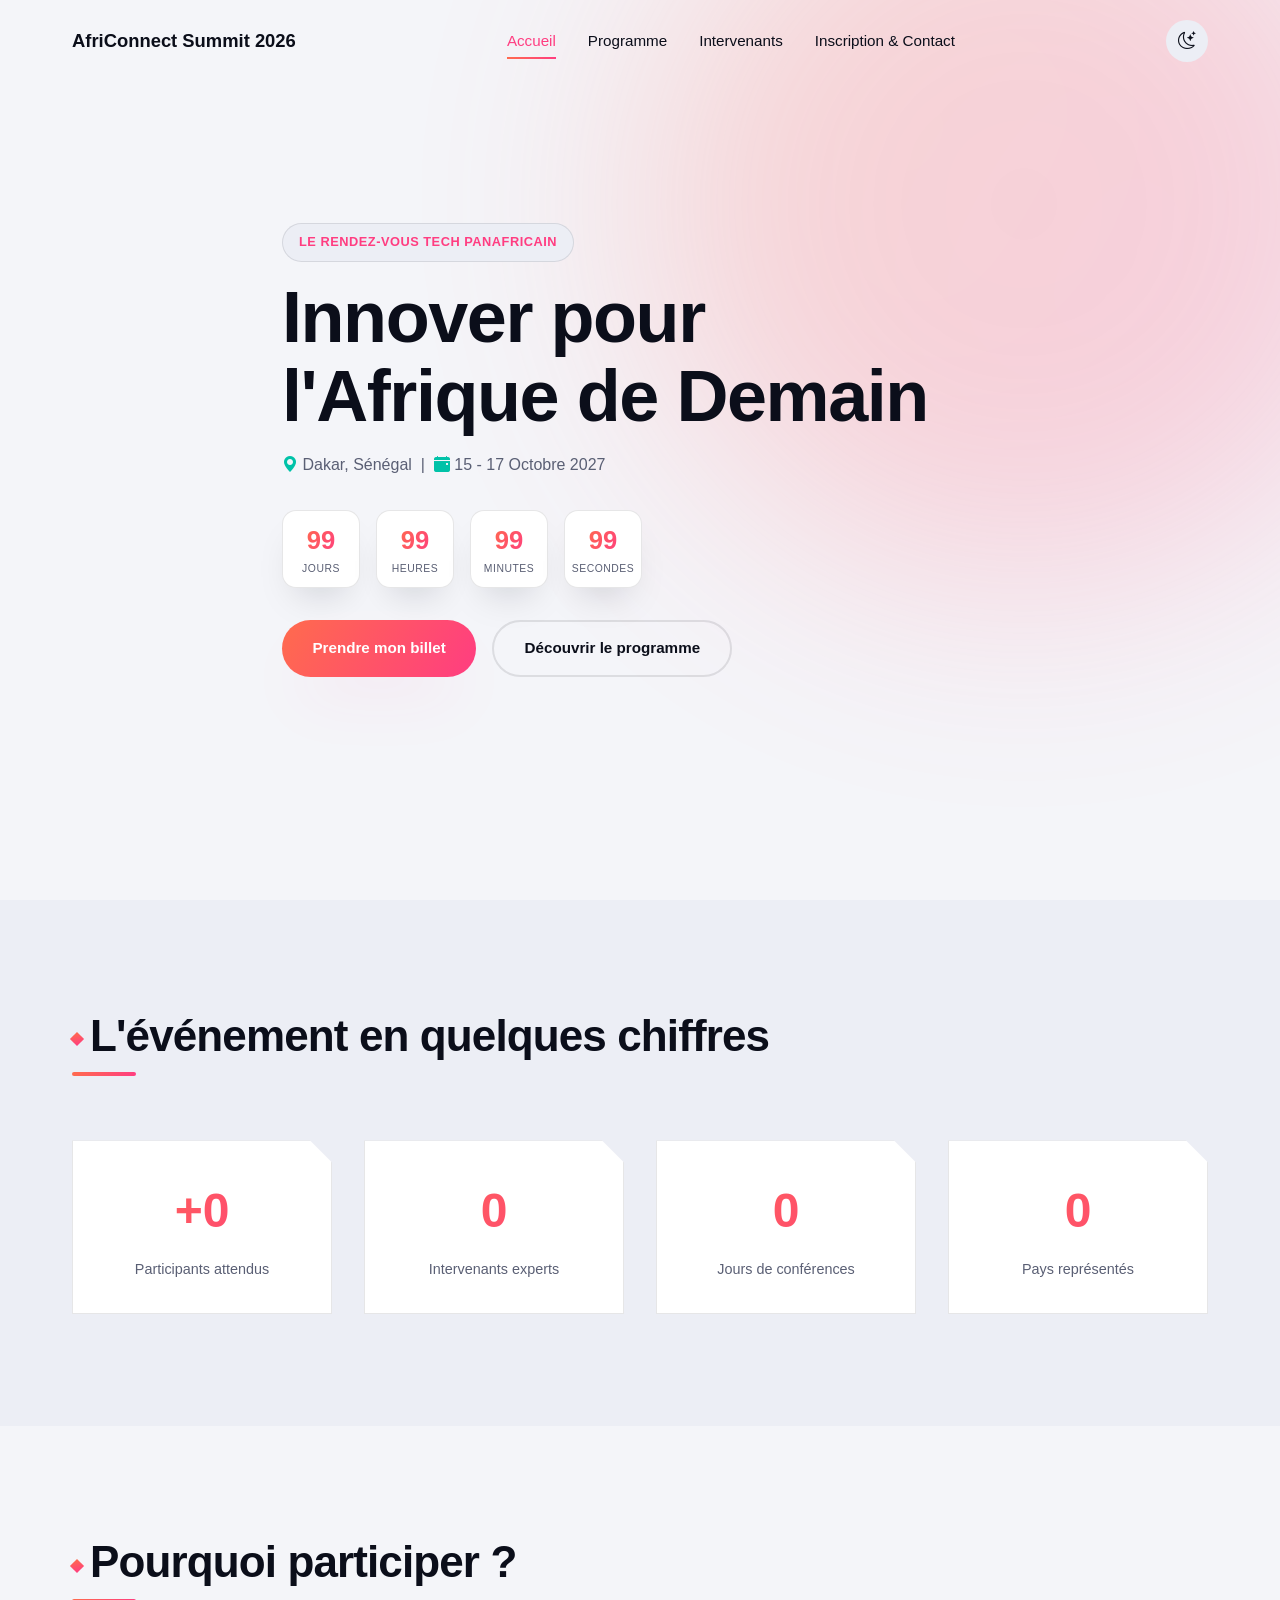
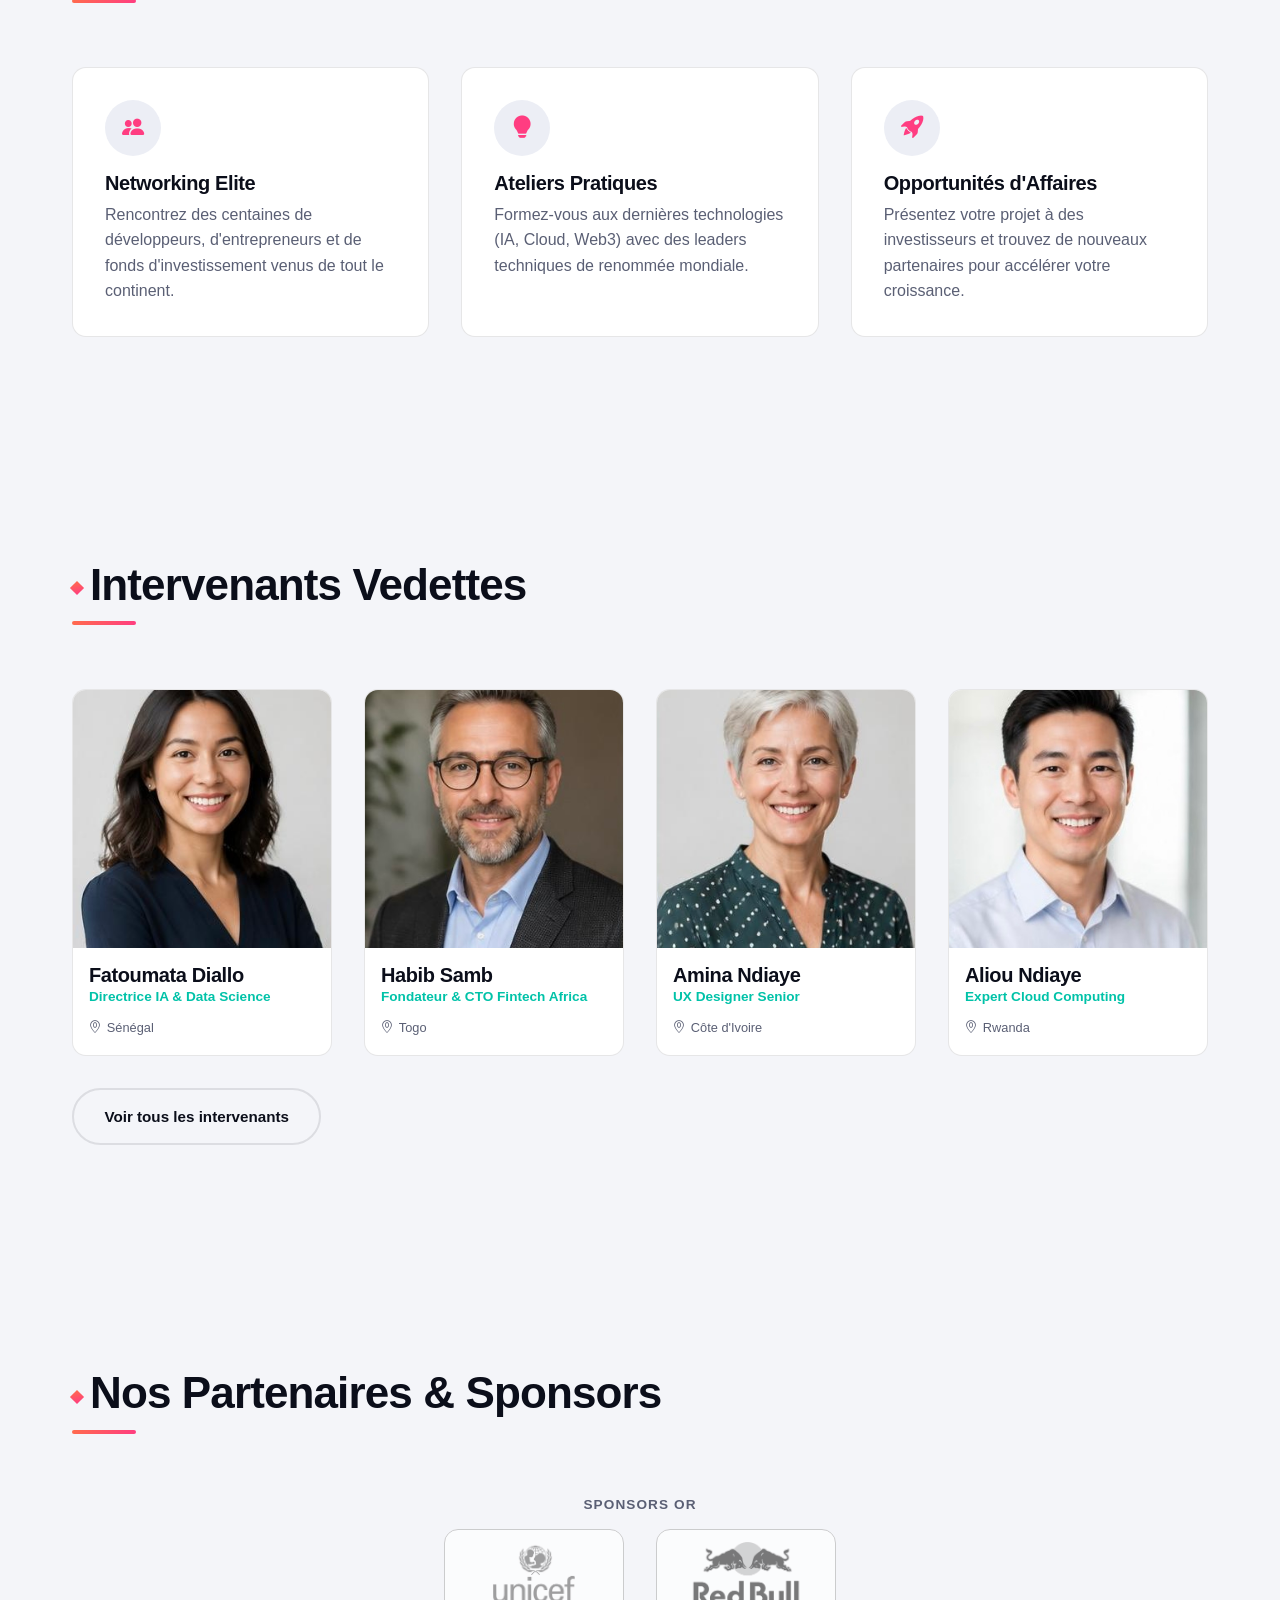
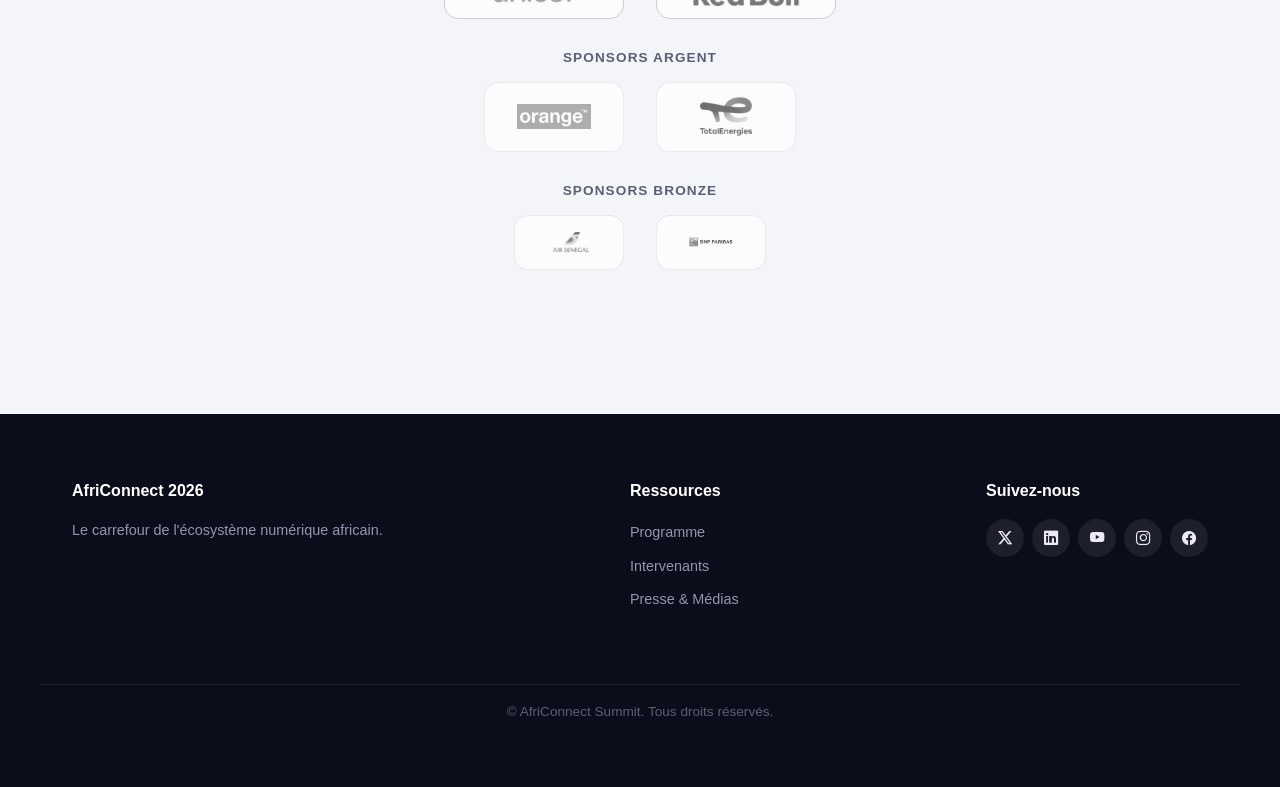
==== commit 2ea3550e: "Insertion d'image et mise en place sponsors" ====
--- a/index.html
+++ b/index.html
@@ -121,7 +121,7 @@
 
     <article class="speaker-card">
         <div class="speaker-img-wrapper">
-            <img src="images/speaker-1.jpg" alt="Photo de Fatoumata Diallo" loading="lazy">
+            <img src="images/femme1.jpeg" alt="Photo de Fatoumata Diallo" loading="lazy">
         </div>
         <div class="speaker-info">
             <h3>Fatoumata Diallo</h3>
@@ -132,10 +132,10 @@
 
     <article class="speaker-card">
         <div class="speaker-img-wrapper">
-            <img src="images/speaker-2.jpg" alt="Photo de Koffi Mensah" loading="lazy">
-        </div>
-        <div class="speaker-info">
-            <h3>Koffi Mensah</h3>
+            <img src="images/homme1.jpeg" alt="Photo de Habib Samb" loading="lazy">
+        </div>
+        <div class="speaker-info">
+            <h3>Habib Samb</h3>
             <p class="speaker-role">Fondateur & CTO Fintech Africa</p>
             <span class="speaker-country"><i class="bi bi-geo-alt"></i> Togo</span>
         </div>
@@ -143,7 +143,7 @@
 
     <article class="speaker-card">
         <div class="speaker-img-wrapper">
-            <img src="images/speaker-3.jpg" alt="Photo de Amina Ndiaye" loading="lazy">
+            <img src="images/femme2.jpeg" alt="Photo de Amina Ndiaye" loading="lazy">
         </div>
         <div class="speaker-info">
             <h3>Amina Ndiaye</h3>
@@ -154,10 +154,10 @@
 
     <article class="speaker-card">
         <div class="speaker-img-wrapper">
-            <img src="images/speaker-4.jpg" alt="Photo de Jean Bosco" loading="lazy">
-        </div>
-        <div class="speaker-info">
-            <h3>Jean Bosco</h3>
+            <img src="images/homme2.jpeg" alt="Photo de Aliou Ndiaye" loading="lazy">
+        </div>
+        <div class="speaker-info">
+            <h3>Aliou Ndiaye</h3>
             <p class="speaker-role">Expert Cloud Computing</p>
             <span class="speaker-country"><i class="bi bi-geo-alt"></i> Rwanda</span>
         </div>
@@ -176,27 +176,27 @@
                 <div class="sponsor-tier gold-tier">
                     <h3>Sponsors Or</h3>
                     <div class="sponsors-flex">
-                        <div class="sponsor-logo"><img src="images/sponsor-gold1.png" alt="Logo Sponsor Or 1"></div>
-                        <div class="sponsor-logo"><img src="images/sponsor-gold2.png" alt="Logo Sponsor Or 2"></div>
+                        <div class="sponsor-logo"><img src="images/Couleur-logo-UNICEF.jpg" alt="Logo Sponsor Or 1"></div>
+                        <div class="sponsor-logo"><img src="images/Red-Bull-Logo.png" alt="Logo Sponsor Or 2"></div>
                     </div>
                 </div>
 
                 <div class="sponsor-tier silver-tier">
                     <h3>Sponsors Argent</h3>
                     <div class="sponsors-flex">
-                        <div class="sponsor-logo"><img src="images/sponsor-silver1.png" alt="Logo Sponsor Argent 1"></div>
-                        <div class="sponsor-logo"><img src="images/sponsor-silver2.png" alt="Logo Sponsor Argent 2"></div>
+                        <div class="sponsor-logo"><img src="images/logo-orange.jpg" alt="Logo Sponsor Argent 1"></div>
+                        <div class="sponsor-logo"><img src="images/total-energies-logo.png" alt="Logo Sponsor Argent 2"></div>
                     </div>
                 </div>
 
                 <div class="sponsor-tier bronze-tier">
                     <h3>Sponsors Bronze</h3>
-                    <div class="sponsors-flex">
-                        <div class="sponsor-logo"><img src="images/sponsor-bronze1.png" alt="Logo Sponsor Bronze 1"></div>
-                    </div>
-                    <div class="sponsor-logo">
-                        <img src="images/sponsor-bronze2.png" alt="Logo Sponsor Bronze 2">
-                    </div>
+                        <div class="sponsors-flex">
+                    <div class="sponsor-logo"><img src="images/Air-Senegal.jpg" alt="Logo Sponsor Bronze 1"></div>
+                        
+                        <div class="sponsor-logo">                              <!-- ← en dehors du flex ! -->
+                            <img src="images/imagesbnp.jpg" alt="Logo Sponsor Bronze 2">
+                        </div>
                 </div>
             </div>
         </section>
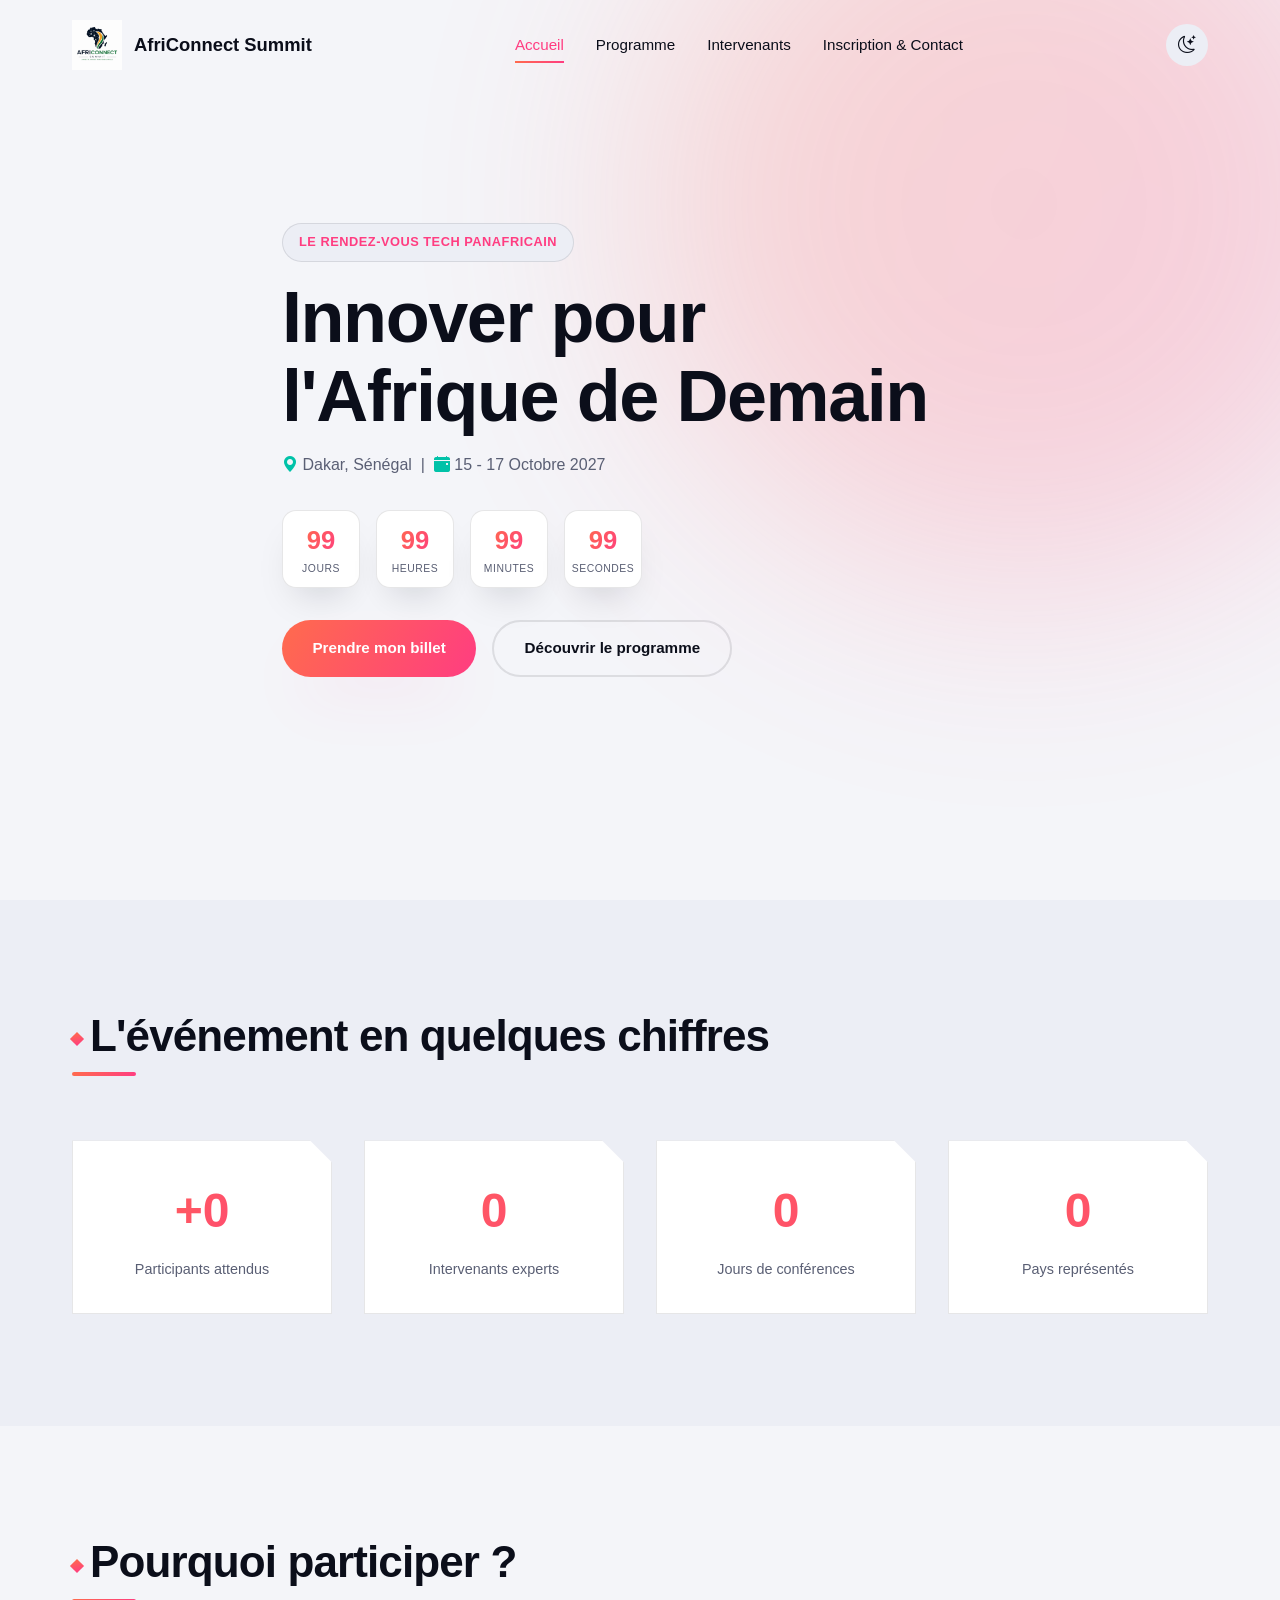
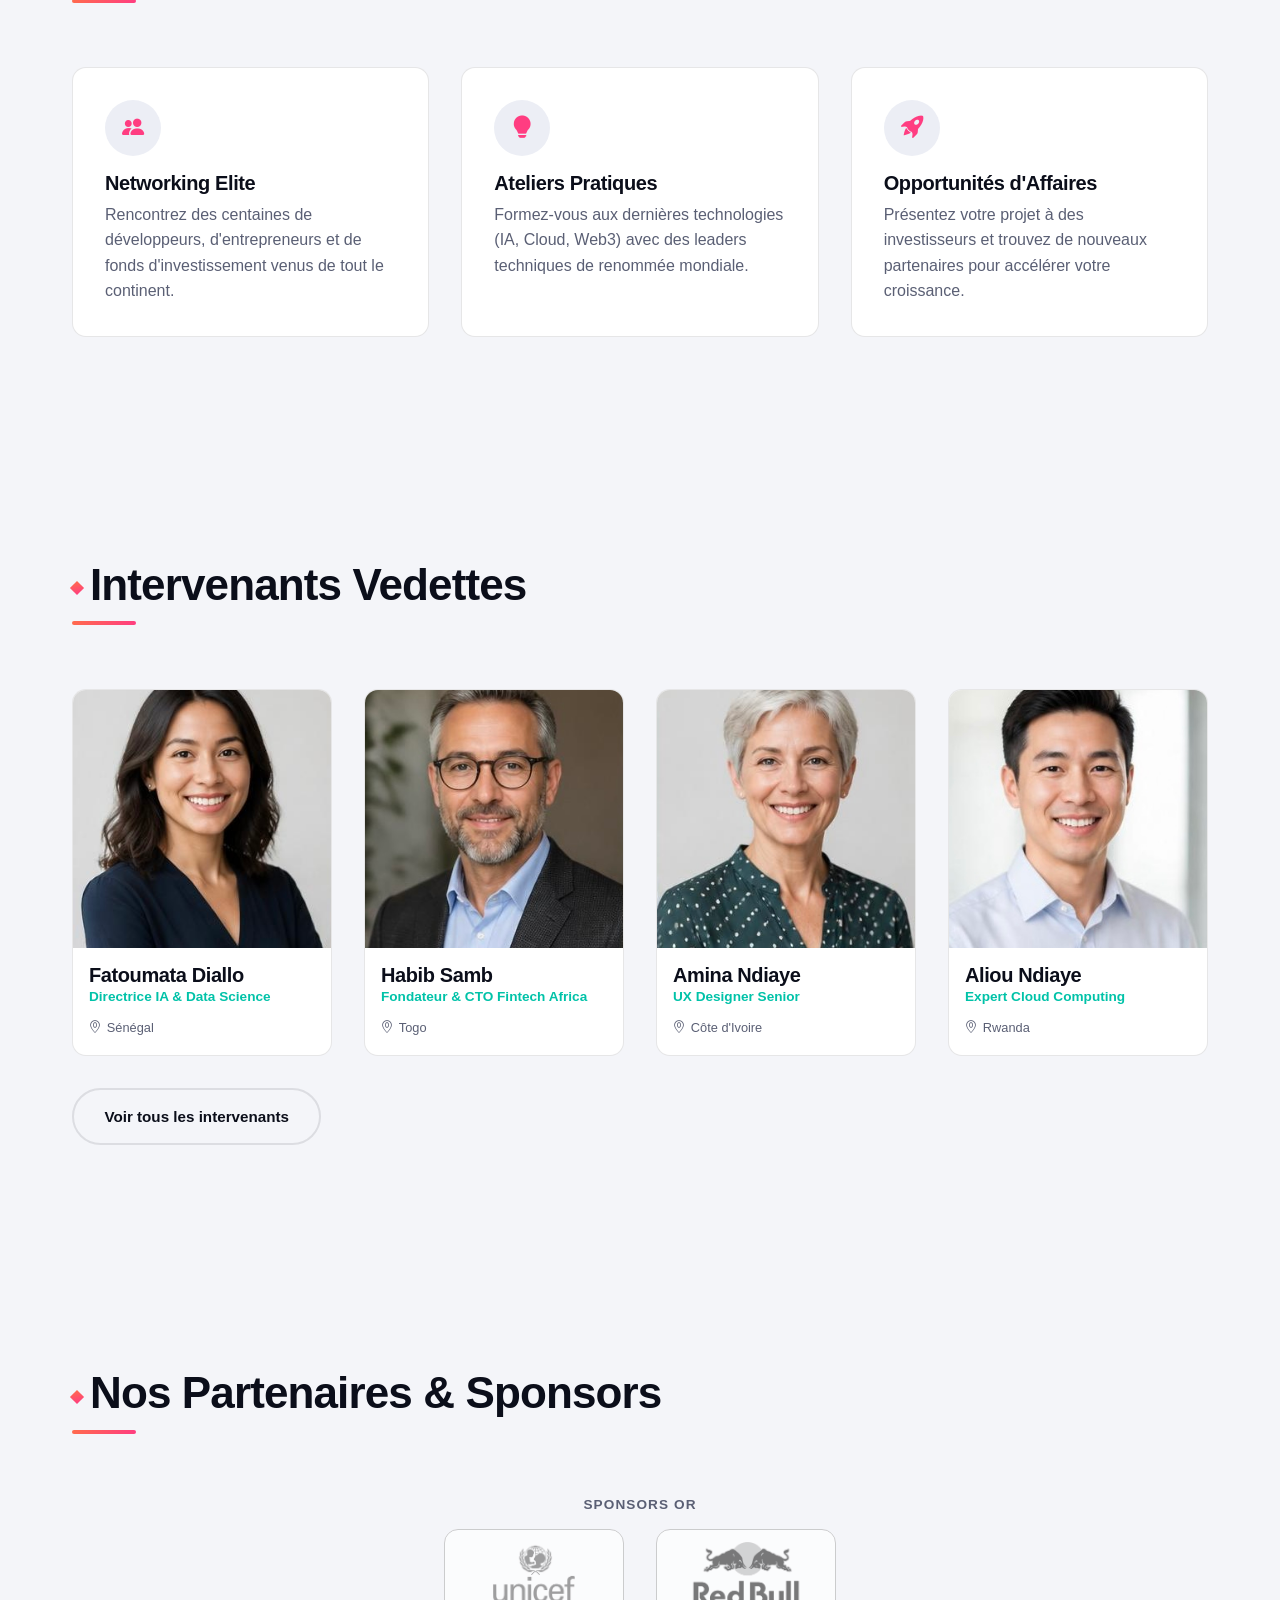
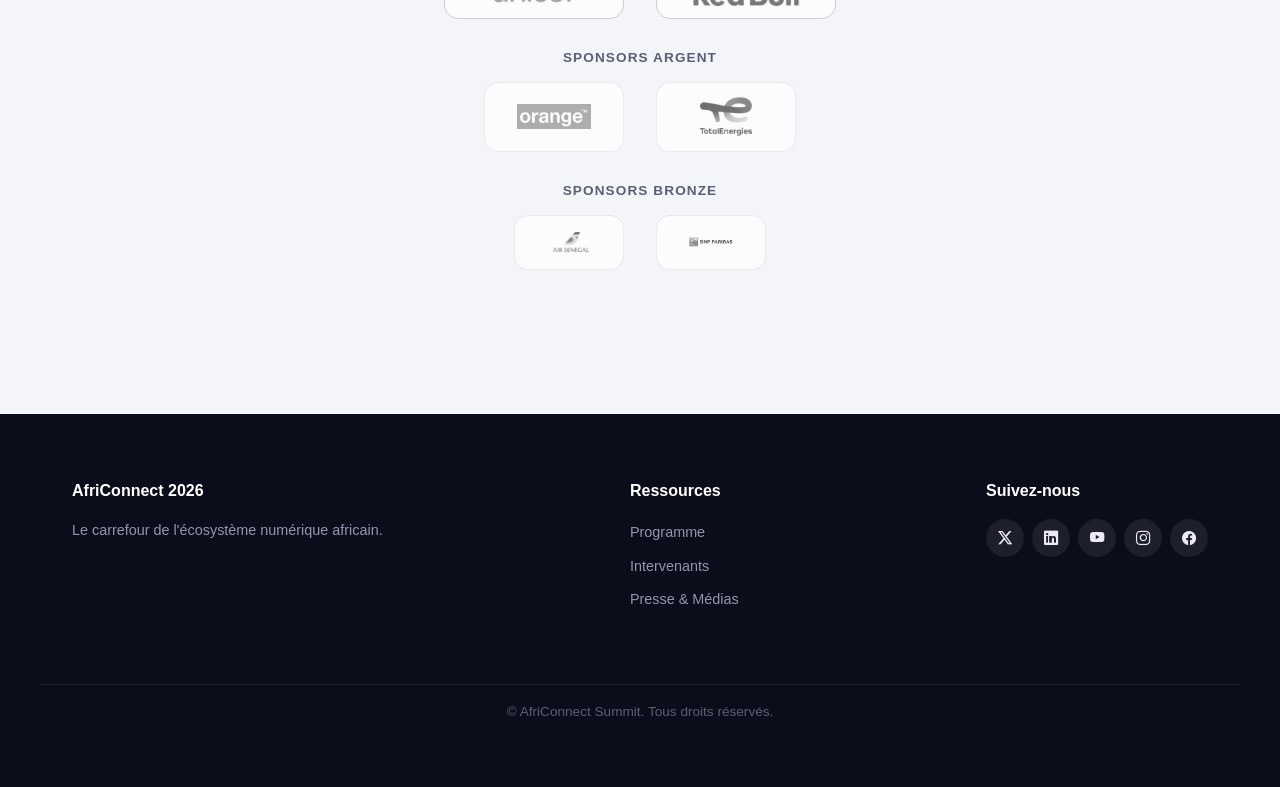
==== commit d667d3fa: "Mise place logo AfriConnect & Designe" ====
--- a/index.html
+++ b/index.html
@@ -14,7 +14,13 @@
 
     <header class="main-header">
         <nav class="navbar" aria-label="Navigation principale">
-            <a href="index.html" class="logo">AfriConnect Summit 2026</a>
+            <a href="index.html" class="logo">
+                <img
+                 src="images/logo africonnect.jpeg" 
+                 alt="AfriConnect Summit"
+                 />
+                 AfriConnect Summit
+            </a>
             
             <div class="nav-links" id="navLinks">
                 <a href="index.html" class="active">Accueil</a>
--- a/css/style.css
+++ b/css/style.css
@@ -285,6 +285,9 @@
   font-weight: 800;
   font-size: 1.15rem;
   color: var(--text);
+  display: flex;
+  align-items: center;
+  gap: 12px;
 }
 
 .nav-links {
@@ -1285,3 +1288,9 @@
     flex-direction: column;
   }
 }
+
+.logo img {
+    height: 50px;
+    width: auto;
+    display: inline-block;
+}
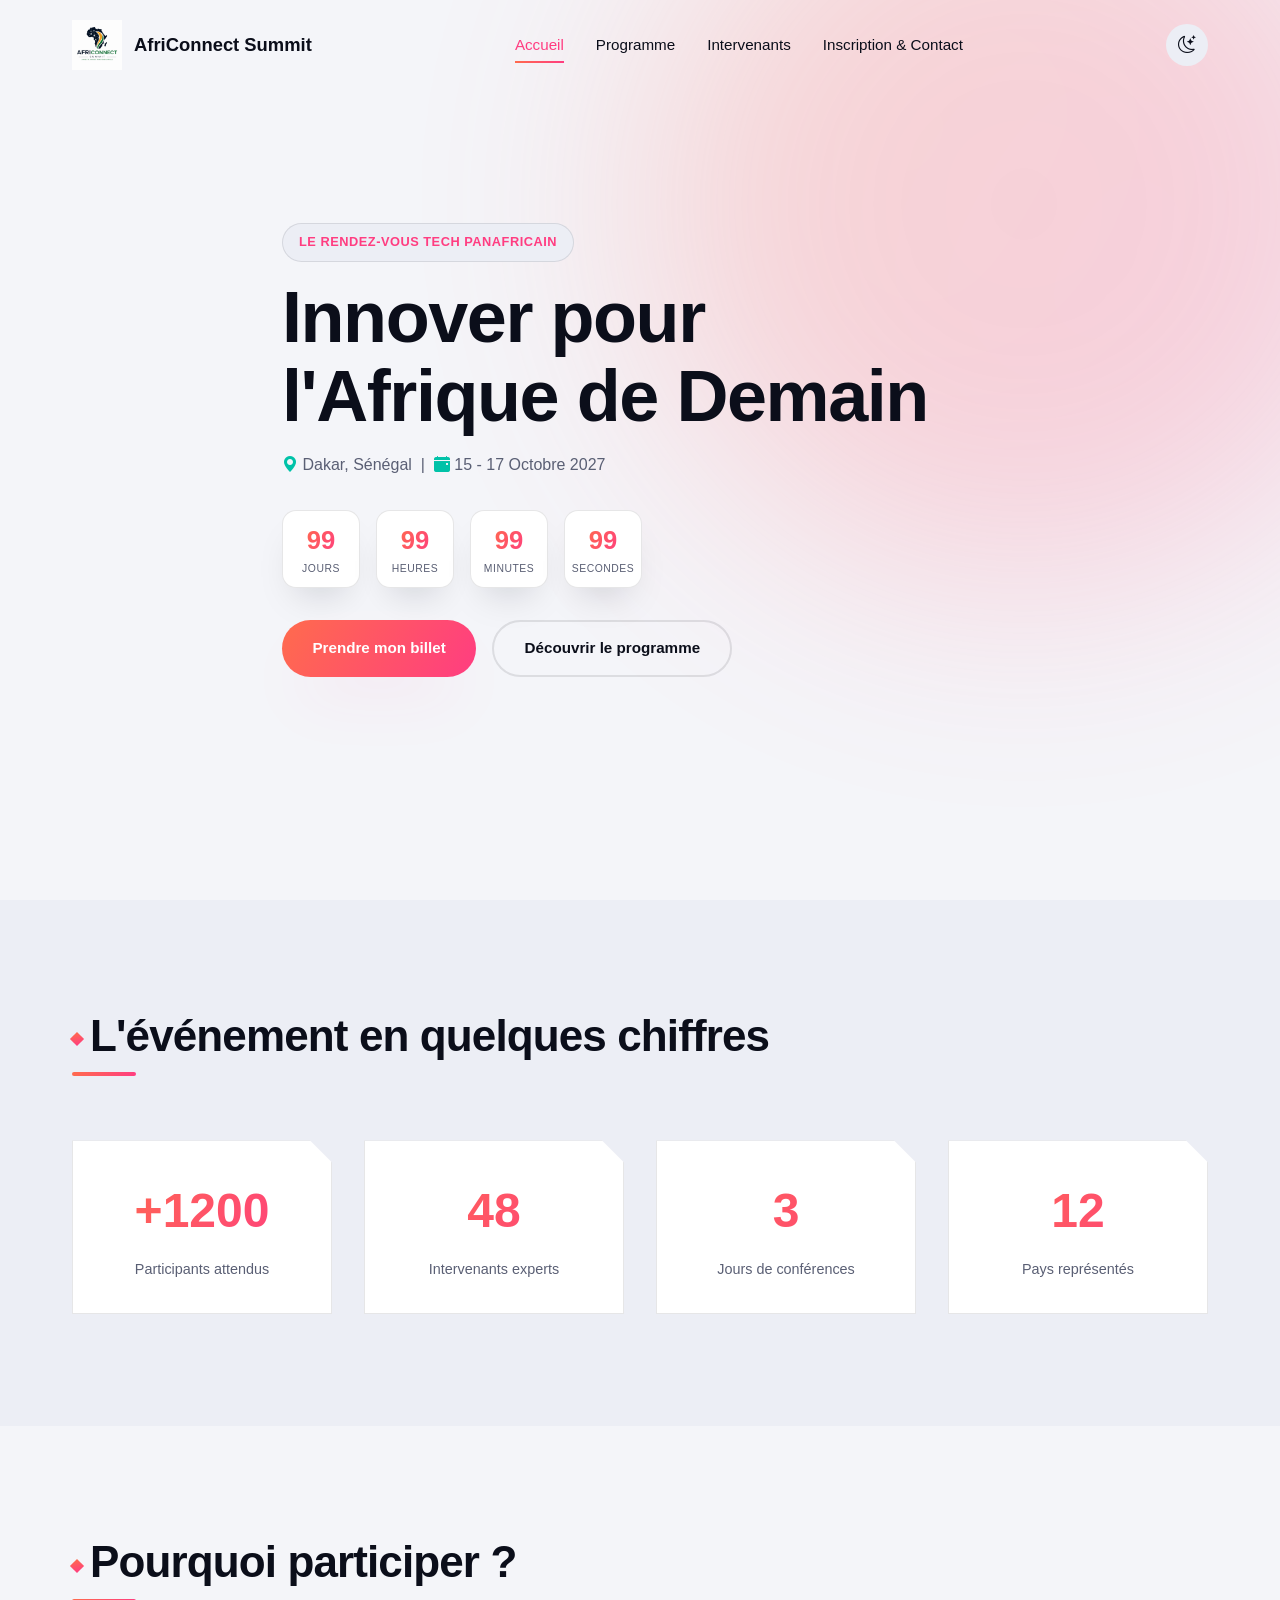
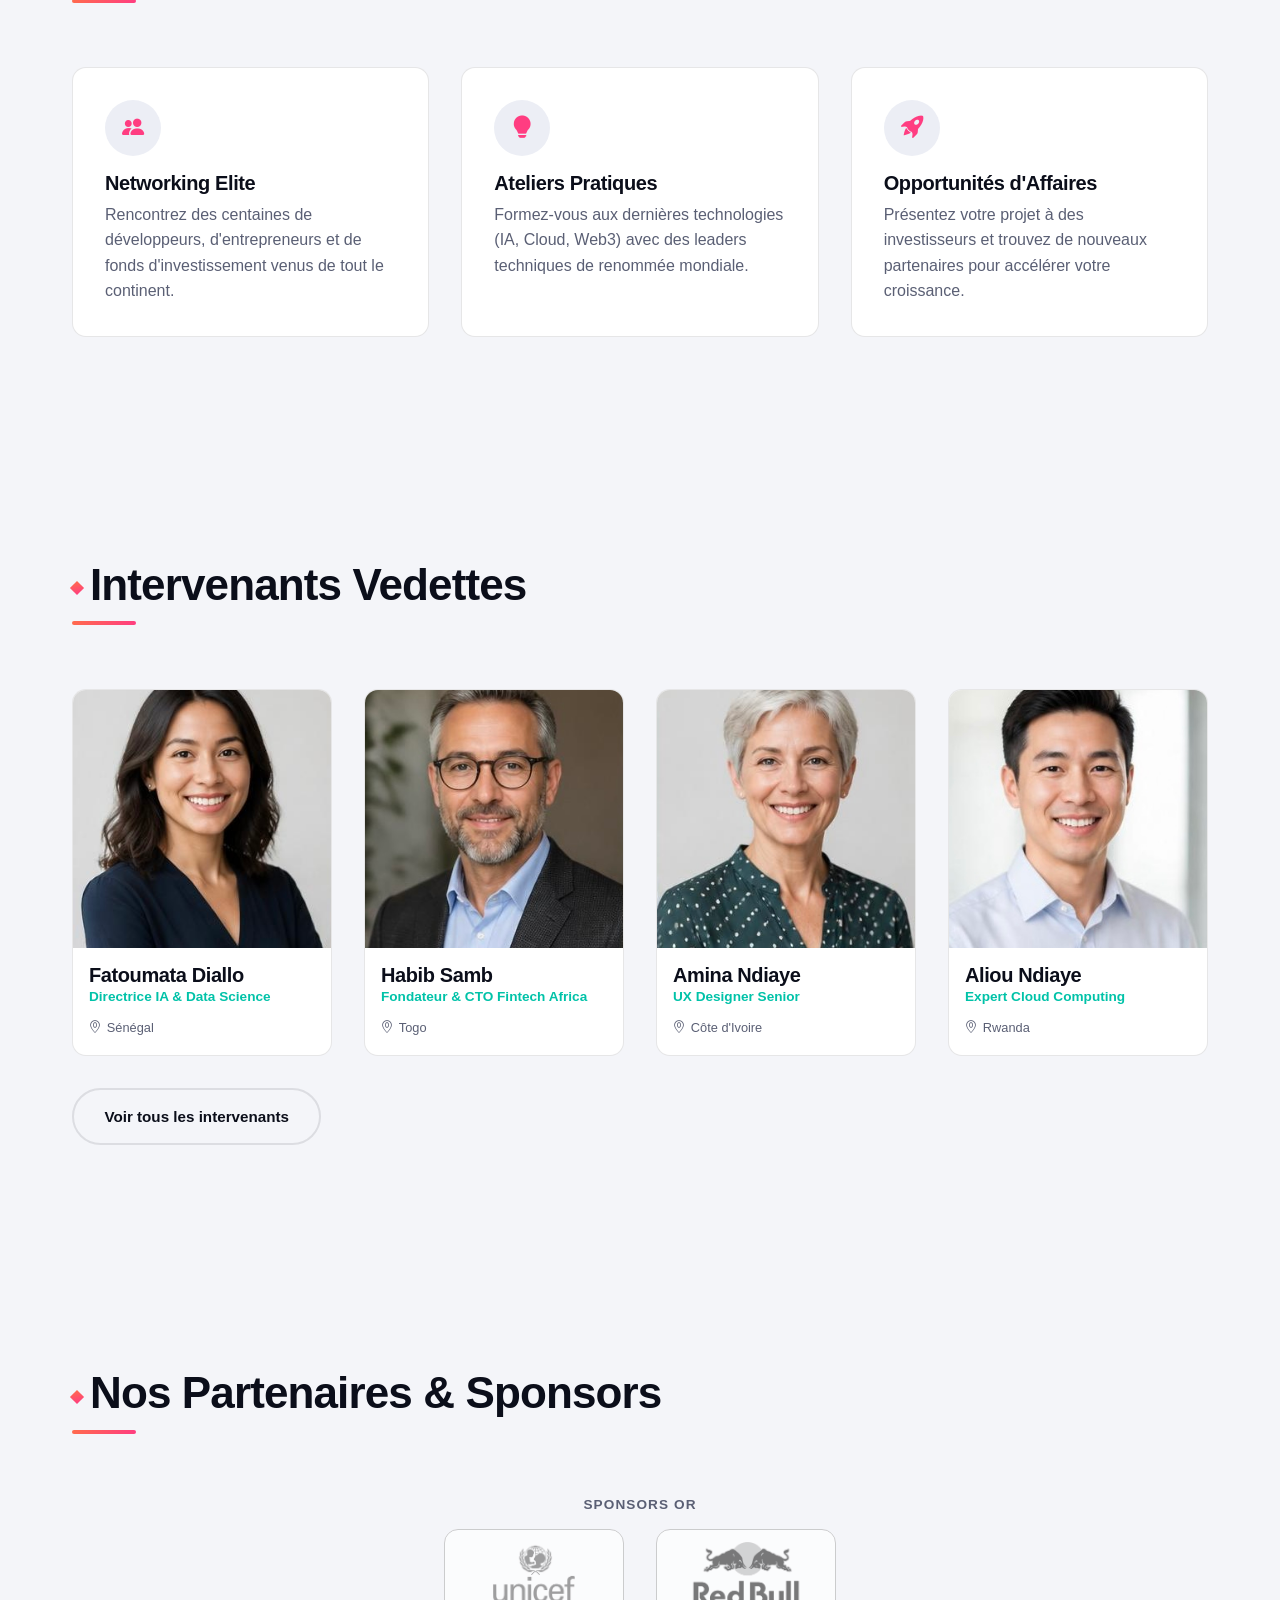
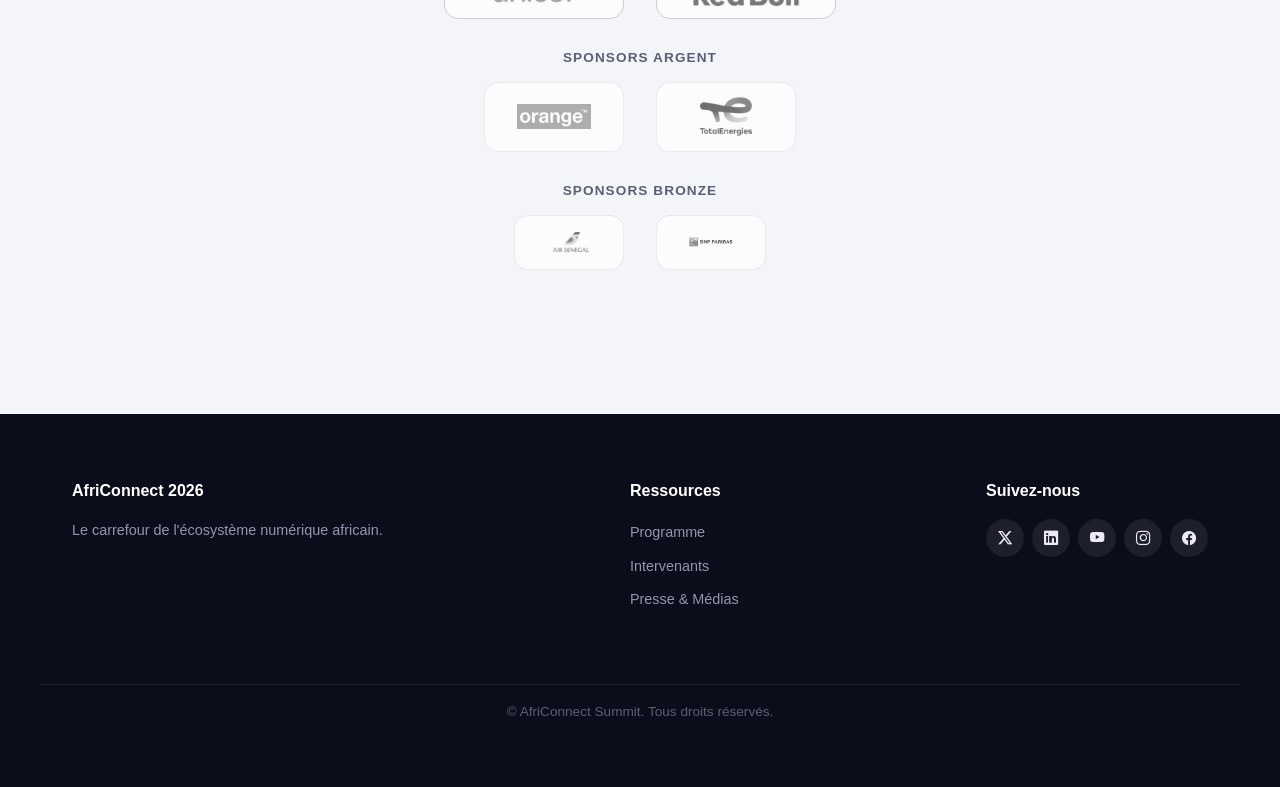
==== commit cb9d8a6b: "JS : dark mode avec localStorage" ====
--- a/index.html
+++ b/index.html
@@ -78,19 +78,19 @@
                 <h2 class="section-title">L'événement en quelques chiffres</h2>
                 <div class="stats-grid">
                     <div class="stat-card">
-                        <span class="stat-number" data-target="1200">+0</span>
+                        <span class="stat-number" data-target="1200">+1200</span>
                         <p class="stat-label">Participants attendus</p>
                     </div>
                     <div class="stat-card">
-                        <span class="stat-number" data-target="48">0</span>
+                        <span class="stat-number" data-target="48">48</span>
                         <p class="stat-label">Intervenants experts</p>
                     </div>
                     <div class="stat-card">
-                        <span class="stat-number" data-target="3">0</span>
+                        <span class="stat-number" data-target="3">3</span>
                         <p class="stat-label">Jours de conférences</p>
                     </div>
                     <div class="stat-card">
-                        <span class="stat-number" data-target="12">0</span>
+                        <span class="stat-number" data-target="12">12</span>
                         <p class="stat-label">Pays représentés</p>
                     </div>
                 </div>
--- a/css/style.css
+++ b/css/style.css
@@ -843,11 +843,26 @@
    14. HERO INTERNE (programme / intervenants / contact)
    -------------------------------------------------------------------------- */
 .internal-hero {
+  position: relative;
   padding-top: calc(var(--space-xl) + 2rem);
   padding-bottom: var(--space-md);
   background: var(--bg-alt);
+  background-image: radial-gradient(
+    circle at 90% 0%,
+    rgba(255, 61, 129, 0.12),
+    transparent 55%
+  );
   text-align: left;
-}
+  overflow: hidden;
+}
+
+.internal-hero h1 {
+  background: var(--gradient-sunset);
+  -webkit-background-clip: text;
+  background-clip: text;
+  color: transparent;
+}
+
 
 .breadcrumbs {
   margin-bottom: var(--space-sm);
@@ -856,7 +871,7 @@
 }
 
 .breadcrumbs a {
-  color: var(--clr-teal);
+  color: var(--clr-sunset-2);
 }
 
 .breadcrumbs a:hover {
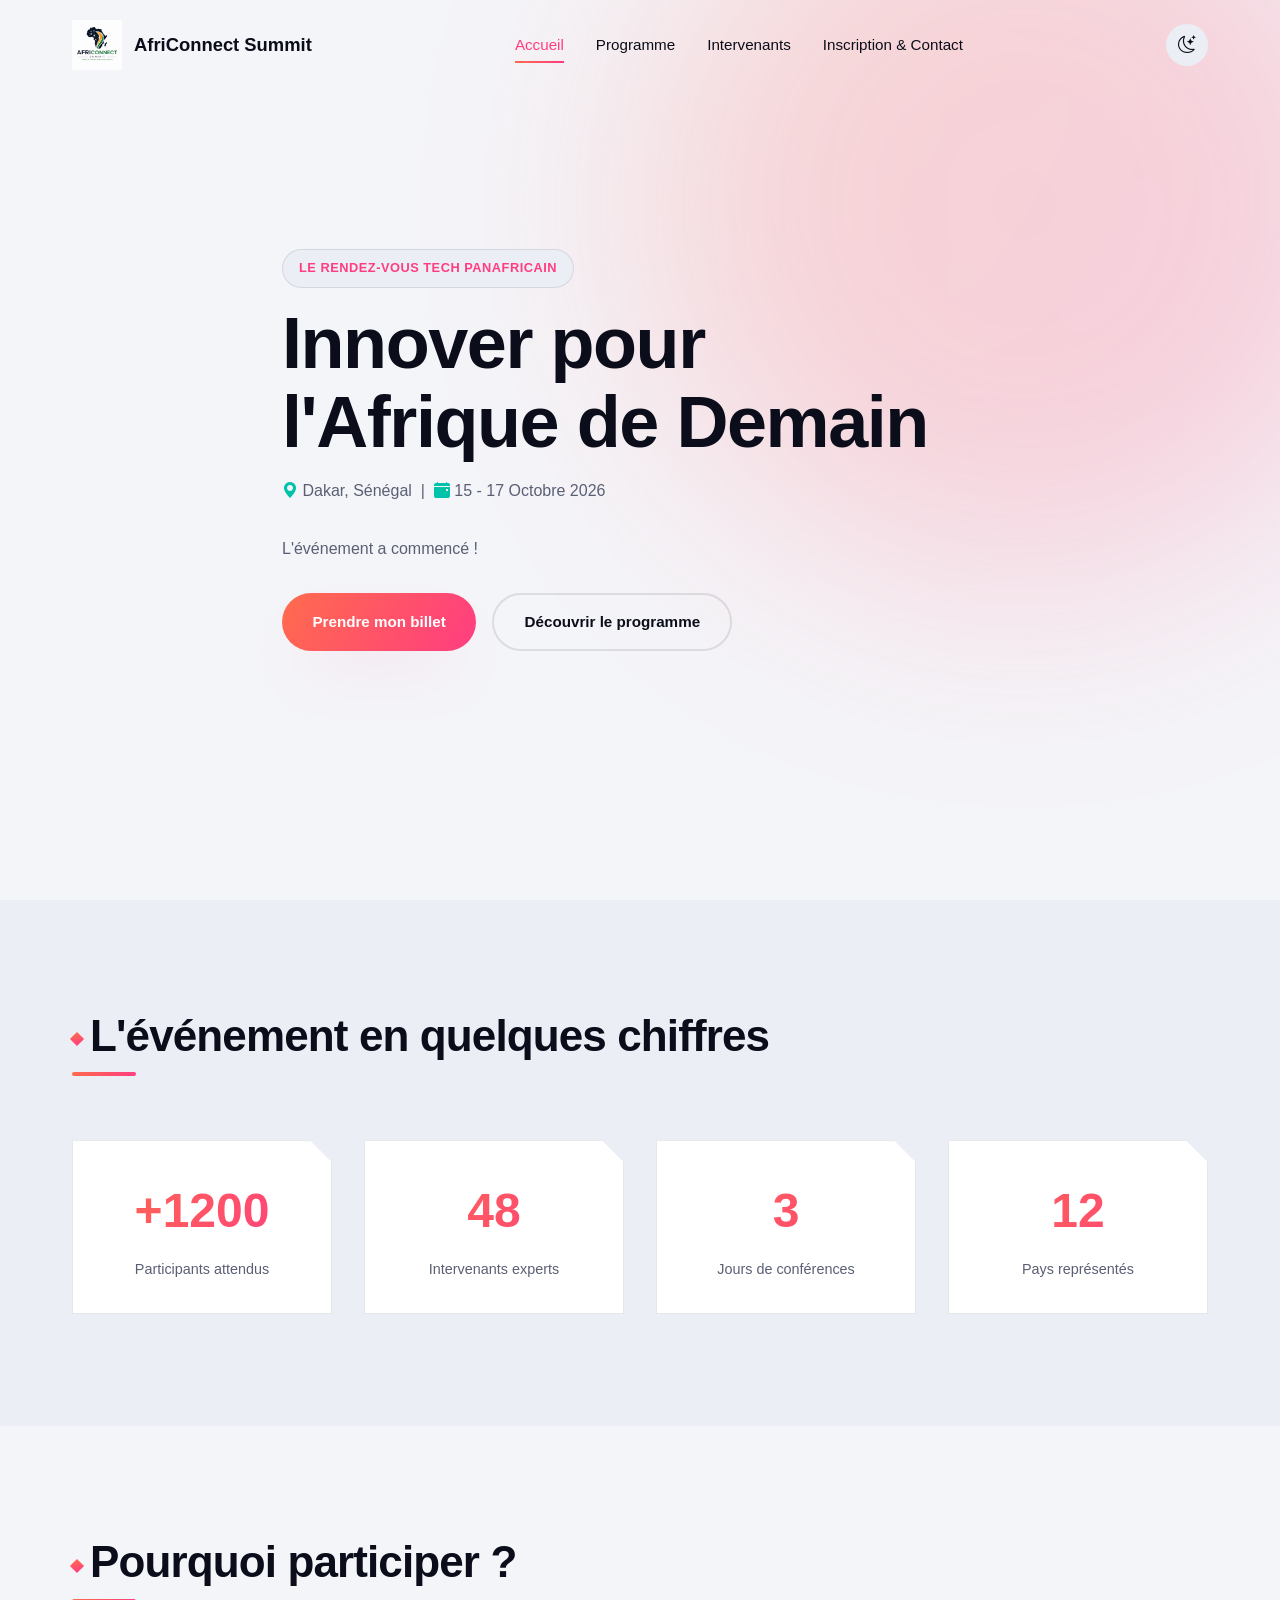
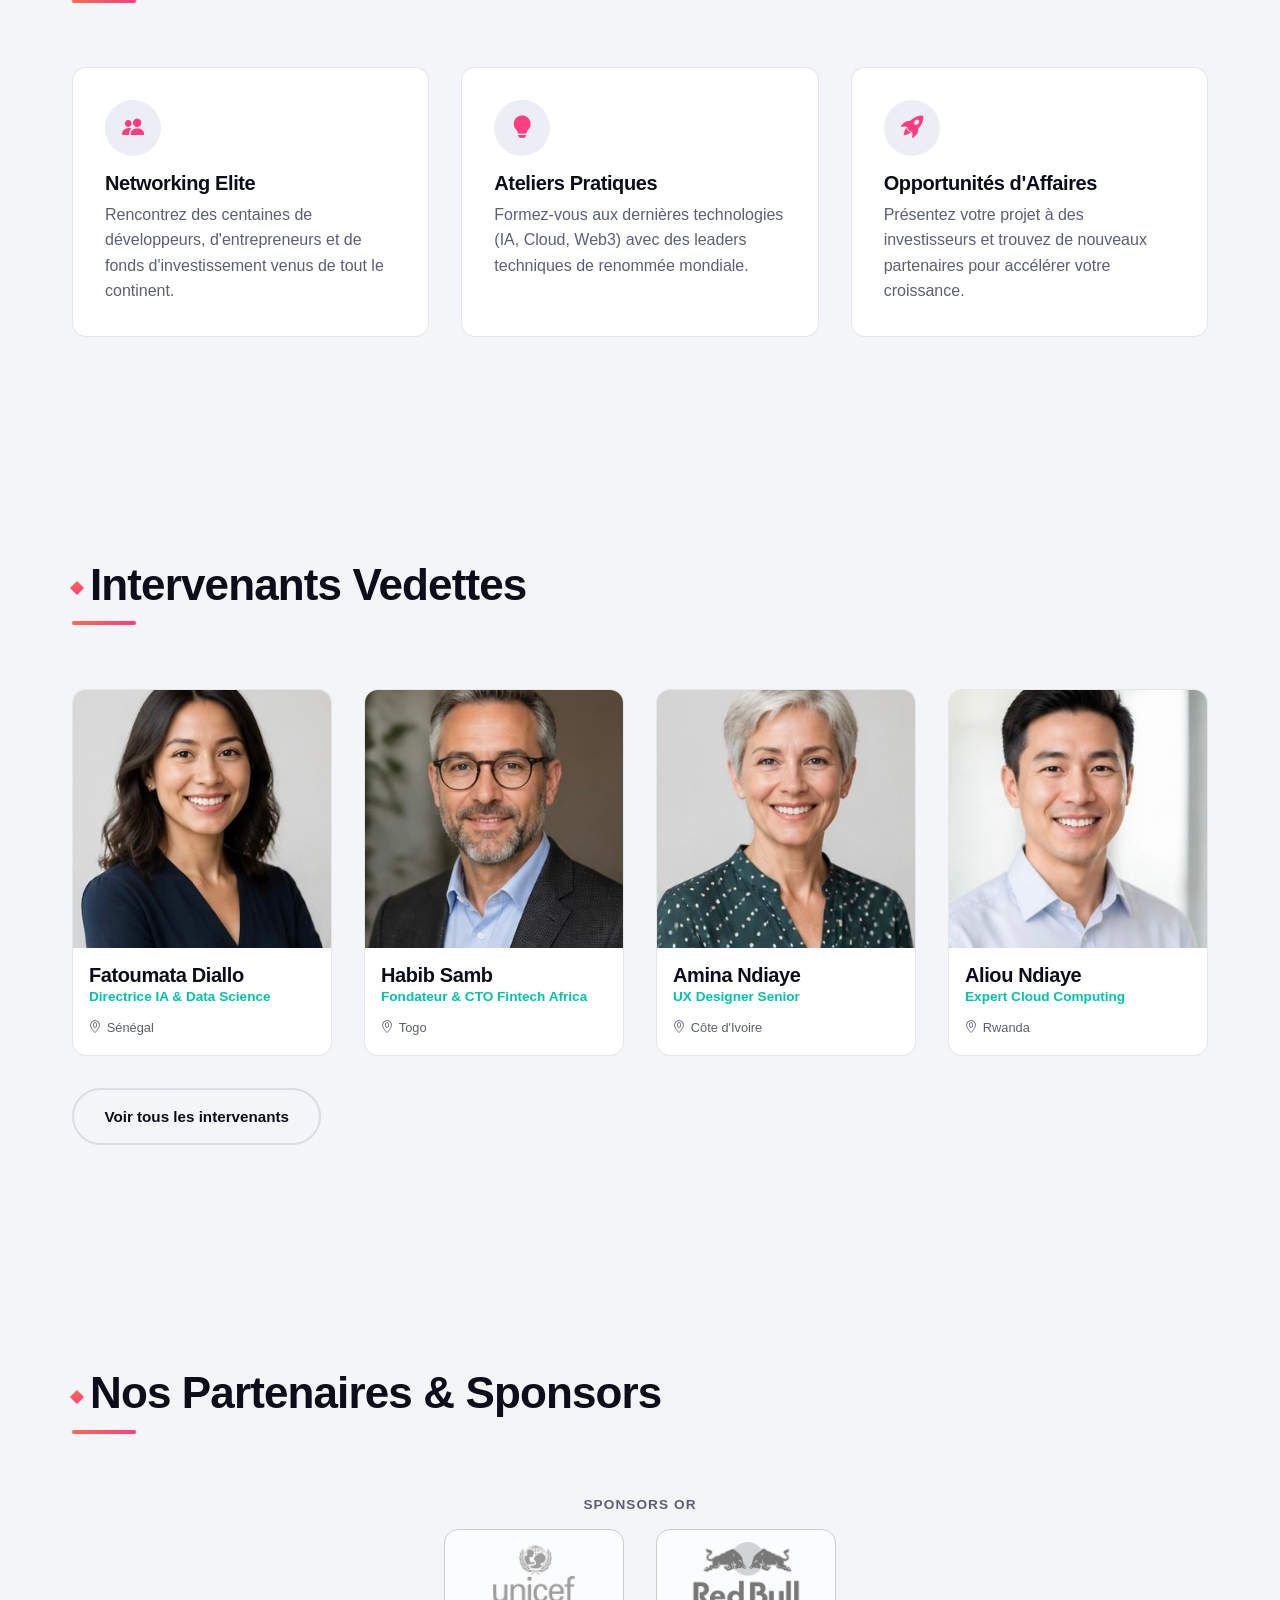
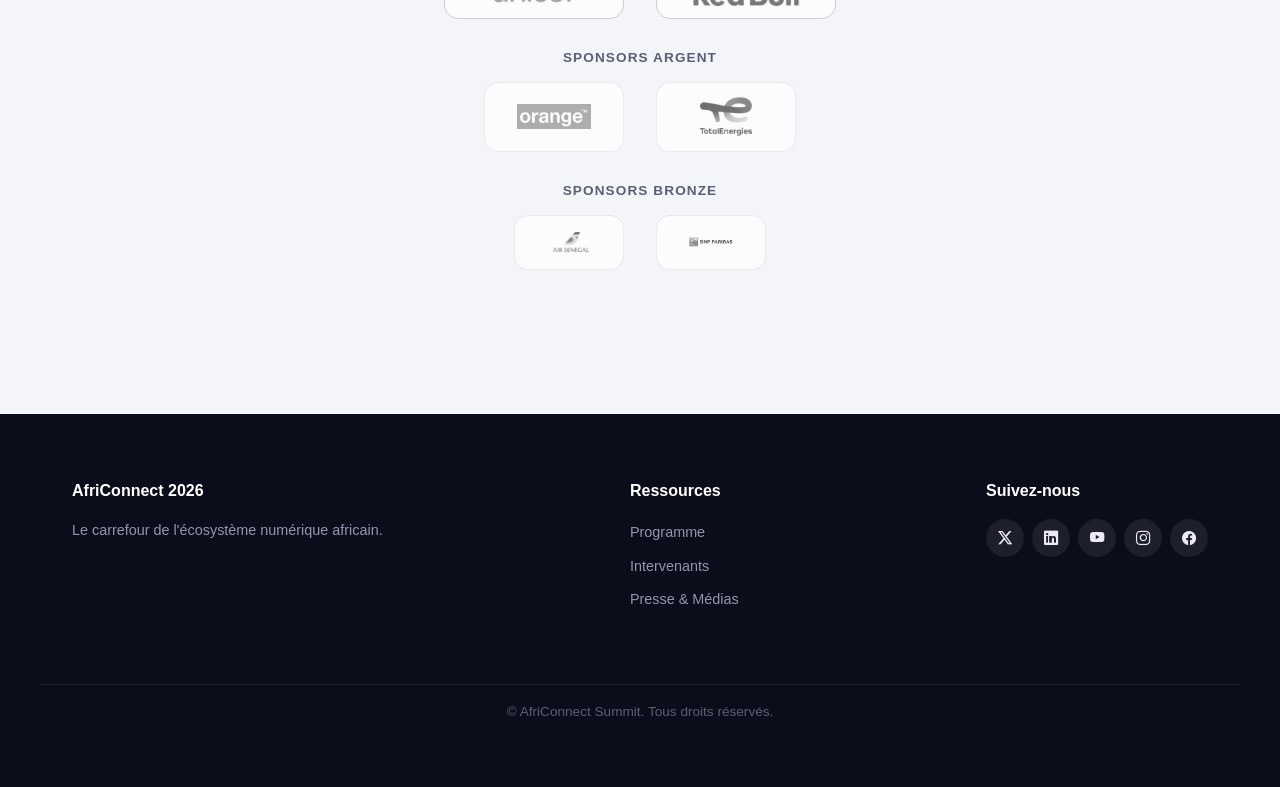
==== commit abf6b64f: "Compte à reboure et Compteur Dynamic" ====
--- a/index.html
+++ b/index.html
@@ -45,23 +45,23 @@
             <div class="hero-content">
                 <span class="badge">Le Rendez-vous Tech Panafricain</span>
                 <h1>Innover pour l'Afrique de Demain</h1>
-                <p class="hero-meta"><i class="bi bi-geo-alt-fill"></i> Dakar, Sénégal &nbsp;|&nbsp; <i class="bi bi-calendar-event-fill"></i> 15 - 17 Octobre 2027</p>
+                <p class="hero-meta"><i class="bi bi-geo-alt-fill"></i> Dakar, Sénégal &nbsp;|&nbsp; <i class="bi bi-calendar-event-fill"></i> 15 - 17 Octobre 2026</p>
                 
                 <div class="countdown-container" id="countdown">
                     <div class="countdown-item">
-                        <span id="days">99</span>
+                        <span id="days">0</span>
                         <small>Jours</small>
                     </div>
                     <div class="countdown-item">
-                        <span id="hours">99</span>
+                        <span id="hours">0</span>
                         <small>Heures</small>
                     </div>
                     <div class="countdown-item">
-                        <span id="minutes">99</span>
+                        <span id="minutes">0</span>
                         <small>Minutes</small>
                     </div>
                     <div class="countdown-item">
-                        <span id="seconds">99</span>
+                        <span id="seconds">0</span>
                         <small>Secondes</small>
                     </div>
                 </div>
--- a/css/style.css
+++ b/css/style.css
@@ -65,7 +65,11 @@
   /* Accent signature — dégradé coucher de soleil */
   --clr-sunset-1: #ff6b4d;
   --clr-sunset-2: #ff3d81;
-  --gradient-sunset: linear-gradient(120deg, var(--clr-sunset-1), var(--clr-sunset-2));
+  --gradient-sunset: linear-gradient(
+    120deg,
+    var(--clr-sunset-1),
+    var(--clr-sunset-2)
+  );
 
   /* Accent secondaire — lagune */
   --clr-teal: #00c2a8;
@@ -125,7 +129,9 @@
   background-color: var(--bg);
   color: var(--text);
   line-height: 1.6;
-  transition: background-color var(--transition), color var(--transition);
+  transition:
+    background-color var(--transition),
+    color var(--transition);
   overflow-x: hidden;
 }
 
@@ -212,7 +218,10 @@
   font-family: var(--font-display);
   font-weight: 700;
   font-size: 0.95rem;
-  transition: transform var(--transition), box-shadow var(--transition), opacity var(--transition);
+  transition:
+    transform var(--transition),
+    box-shadow var(--transition),
+    opacity var(--transition);
 }
 
 .btn:hover {
@@ -260,7 +269,10 @@
   width: 100%;
   z-index: 1000;
   background: transparent;
-  transition: background-color var(--transition), box-shadow var(--transition), padding var(--transition);
+  transition:
+    background-color var(--transition),
+    box-shadow var(--transition),
+    padding var(--transition);
 }
 
 /* Ajoutée en JS après 80px de scroll */
@@ -342,7 +354,9 @@
   background: var(--bg-alt);
   color: var(--text);
   font-size: 1.1rem;
-  transition: background-color var(--transition), transform var(--transition);
+  transition:
+    background-color var(--transition),
+    transform var(--transition);
 }
 
 .theme-btn:hover {
@@ -503,7 +517,9 @@
     100% 100%,
     0 100%
   );
-  transition: transform var(--transition), box-shadow var(--transition);
+  transition:
+    transform var(--transition),
+    box-shadow var(--transition);
 }
 
 .stat-card:hover {
@@ -543,7 +559,9 @@
   background: var(--surface);
   border: 1px solid var(--border);
   border-radius: var(--radius);
-  transition: transform var(--transition), border-color var(--transition);
+  transition:
+    transform var(--transition),
+    border-color var(--transition);
 }
 
 .benefit-card:hover {
@@ -588,7 +606,10 @@
   border: 1px solid var(--border);
   border-radius: var(--radius);
   overflow: hidden;
-  transition: transform var(--transition), box-shadow var(--transition), border-color var(--transition);
+  transition:
+    transform var(--transition),
+    box-shadow var(--transition),
+    border-color var(--transition);
 }
 
 .speaker-card:hover {
@@ -661,7 +682,10 @@
   color: var(--text-muted);
   font-weight: 600;
   font-size: 0.85rem;
-  transition: background var(--transition), color var(--transition), border-color var(--transition);
+  transition:
+    background var(--transition),
+    color var(--transition),
+    border-color var(--transition);
 }
 
 .filter-btn:hover {
@@ -713,7 +737,9 @@
   border-radius: var(--radius);
   filter: grayscale(1);
   opacity: 0.7;
-  transition: filter var(--transition), opacity var(--transition);
+  transition:
+    filter var(--transition),
+    opacity var(--transition);
 }
 
 .sponsor-logo:hover {
@@ -790,7 +816,10 @@
   border-radius: 50%;
   background: rgba(236, 235, 245, 0.08);
   color: #ecebf5;
-  transition: background var(--transition), color var(--transition), transform var(--transition);
+  transition:
+    background var(--transition),
+    color var(--transition),
+    transform var(--transition);
 }
 
 .social-links a:hover {
@@ -824,7 +853,10 @@
   opacity: 0;
   visibility: hidden;
   transform: translateY(20px);
-  transition: opacity var(--transition), transform var(--transition), visibility var(--transition);
+  transition:
+    opacity var(--transition),
+    transform var(--transition),
+    visibility var(--transition);
   z-index: 900;
 }
 
@@ -863,7 +895,6 @@
   color: transparent;
 }
 
-
 .breadcrumbs {
   margin-bottom: var(--space-sm);
   font-size: 0.85rem;
@@ -899,7 +930,9 @@
   font-size: 0.95rem;
   color: var(--text-muted);
   border-bottom: 3px solid transparent;
-  transition: color var(--transition), border-color var(--transition);
+  transition:
+    color var(--transition),
+    border-color var(--transition);
 }
 
 .tab-btn:hover {
@@ -976,7 +1009,9 @@
   background: var(--surface);
   border: 1px solid var(--border);
   border-radius: var(--radius);
-  transition: transform var(--transition), border-color var(--transition);
+  transition:
+    transform var(--transition),
+    border-color var(--transition);
 }
 
 .topic-card:hover {
@@ -1072,7 +1107,9 @@
   color: var(--text);
   font-family: var(--font-body);
   font-size: 0.95rem;
-  transition: border-color var(--transition), box-shadow var(--transition);
+  transition:
+    border-color var(--transition),
+    box-shadow var(--transition);
 }
 
 .form-group input:focus,
@@ -1157,7 +1194,9 @@
   max-height: 0;
   overflow: hidden;
   padding: 0 0.25rem;
-  transition: max-height var(--transition), padding var(--transition);
+  transition:
+    max-height var(--transition),
+    padding var(--transition);
 }
 
 .accordion-content p {
@@ -1198,9 +1237,41 @@
 /* --------------------------------------------------------------------------
    20. ANIMATIONS AU SCROLL — piloté par IntersectionObserver (JS)
    -------------------------------------------------------------------------- */
+/* =====================Effet zoom =========================== */
+   /* Fade + slide — comportement par défaut, déjà posé sur tes sections */
 .section-scroll-animate {
-    opacity: 1;
-    transform: none;
+  opacity: 0;
+  transform: translateY(40px);
+  transition: opacity 0.7s ease, transform 0.7s ease;
+}
+
+.section-scroll-animate.in-view {
+  opacity: 1;
+  transform: translateY(0);
+}
+
+/* Variante zoom-in — ajoute class="zoom-in" sur un élément si tu veux cet effet à la place */
+.zoom-in {
+  opacity: 0;
+  transform: scale(0.85);
+  transition: opacity 0.7s ease, transform 0.7s ease;
+}
+
+.zoom-in.in-view {
+  opacity: 1;
+  transform: scale(1);
+}
+
+/* Variante slide-in pure (sans fade), pour un effet plus marqué latéralement */
+.slide-in-left {
+  opacity: 0;
+  transform: translateX(-60px);
+  transition: opacity 0.7s ease, transform 0.7s ease;
+}
+
+.slide-in-left.in-view {
+  opacity: 1;
+  transform: translateX(0);
 }
 
 /* --------------------------------------------------------------------------
@@ -1305,7 +1376,37 @@
 }
 
 .logo img {
-    height: 50px;
-    width: auto;
-    display: inline-block;
-}
+  height: 50px;
+  width: auto;
+  display: inline-block;
+}
+/* ===================NAVBAR DYNAMIC AVEC EFFET OVERFLOW======================== */
+
+.main-header {
+  position: fixed;
+  top: 0;
+  left: 0;
+  width: 100%;
+  z-index: 1000;
+  background: transparent;
+  transition: background-color var(--transition), box-shadow var(--transition),
+    backdrop-filter var(--transition), transform 0.35s ease;
+}
+
+/* Ajoutée en JS après 80px de scroll — effet vitre dépolie */
+.main-header.scrolled {
+  background-color: rgba(244, 245, 249, 0.7);
+  backdrop-filter: blur(16px);
+  -webkit-backdrop-filter: blur(16px);
+  box-shadow: var(--shadow-soft);
+  border-bottom: 1px solid var(--border);
+}
+
+[data-theme="dark"] .main-header.scrolled {
+  background-color: rgba(11, 14, 26, 0.7);
+}
+
+/* Ajoutée en JS quand on scrolle vers le bas — navbar se cache */
+.main-header.nav-hidden {
+  transform: translateY(-100%);
+}
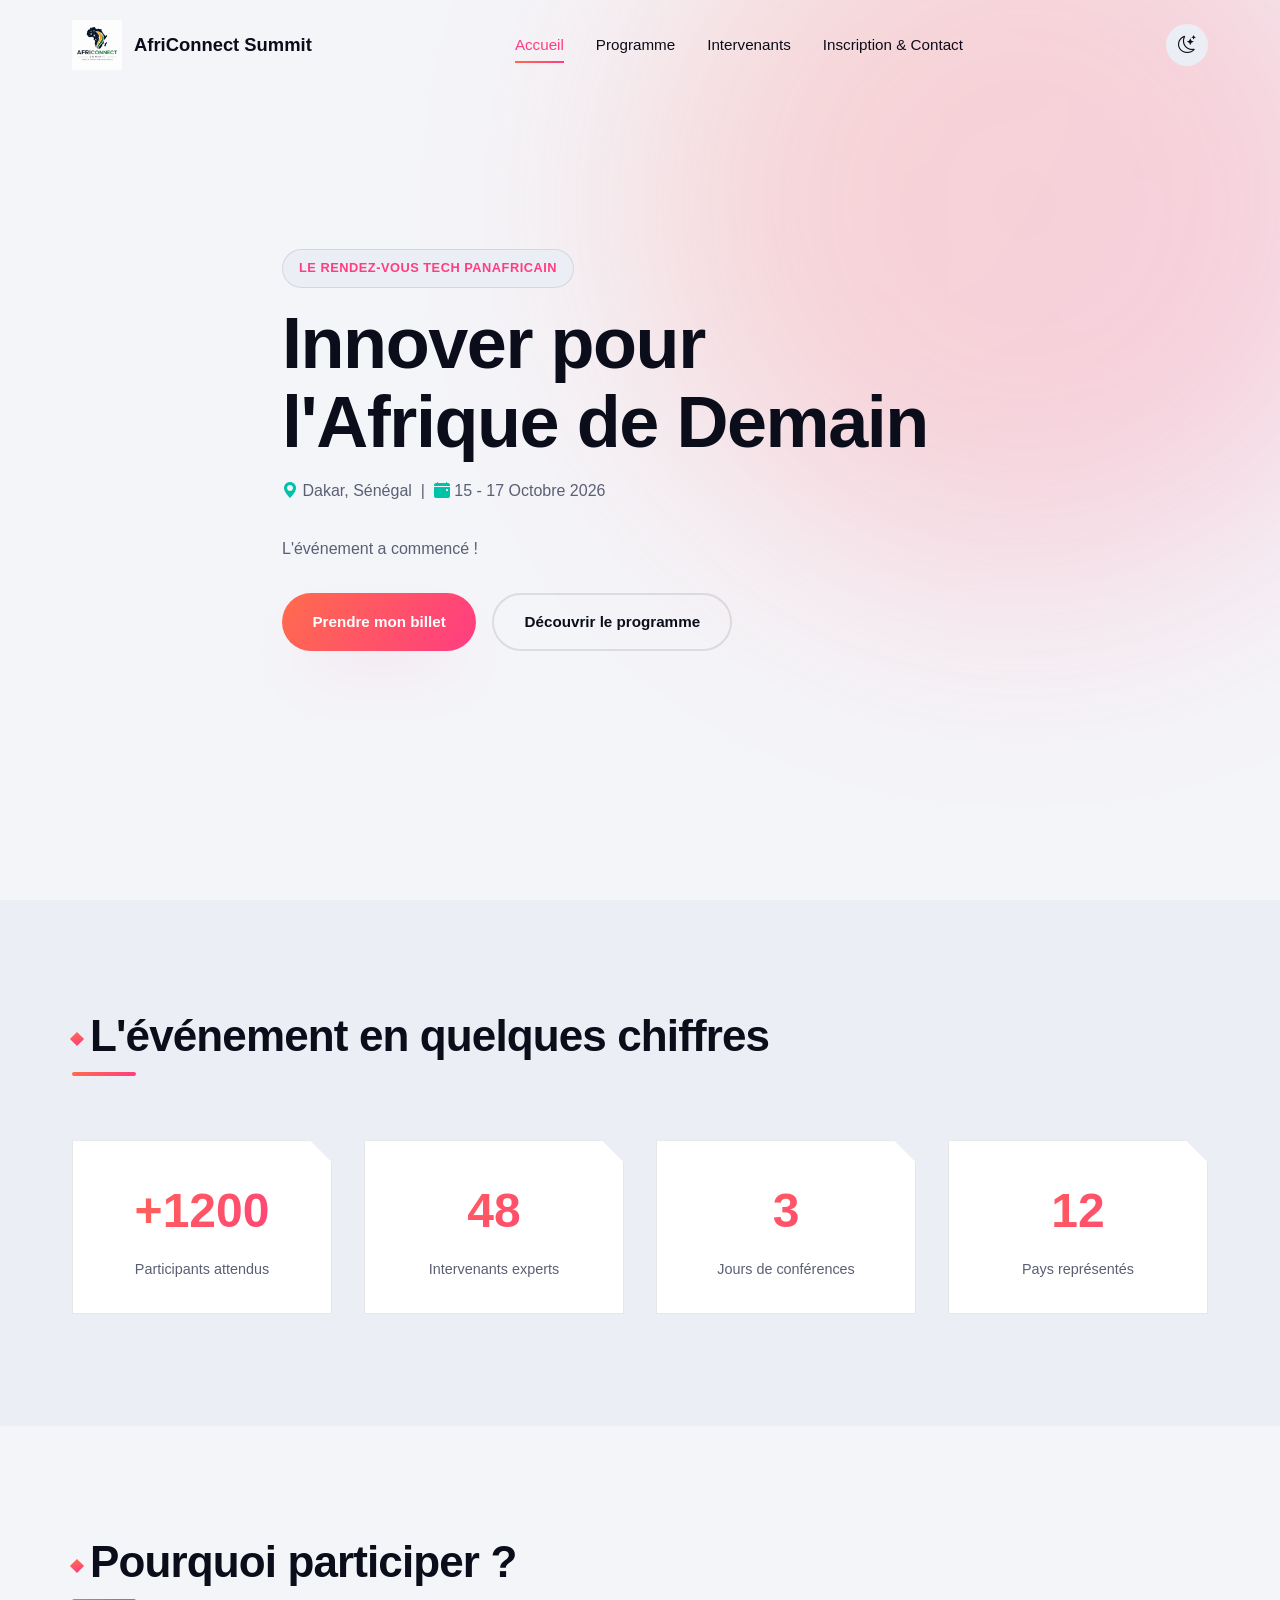
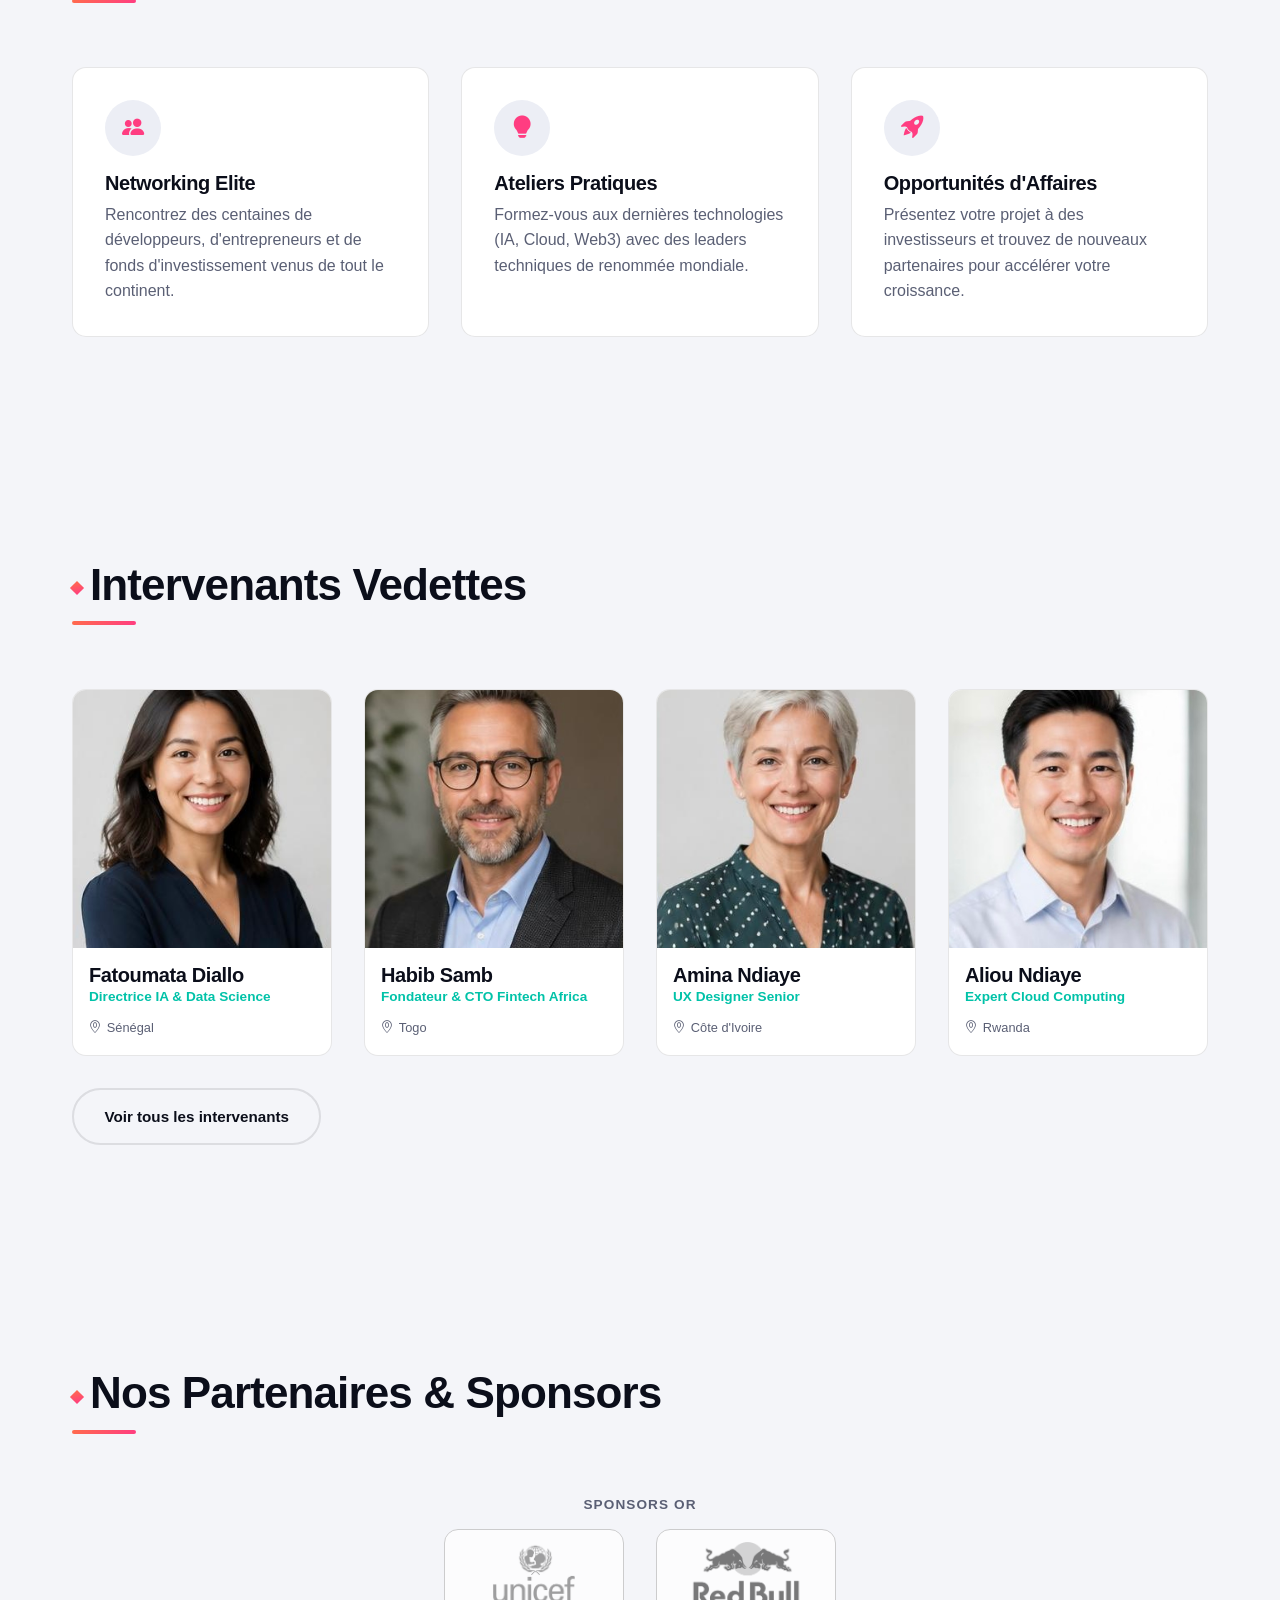
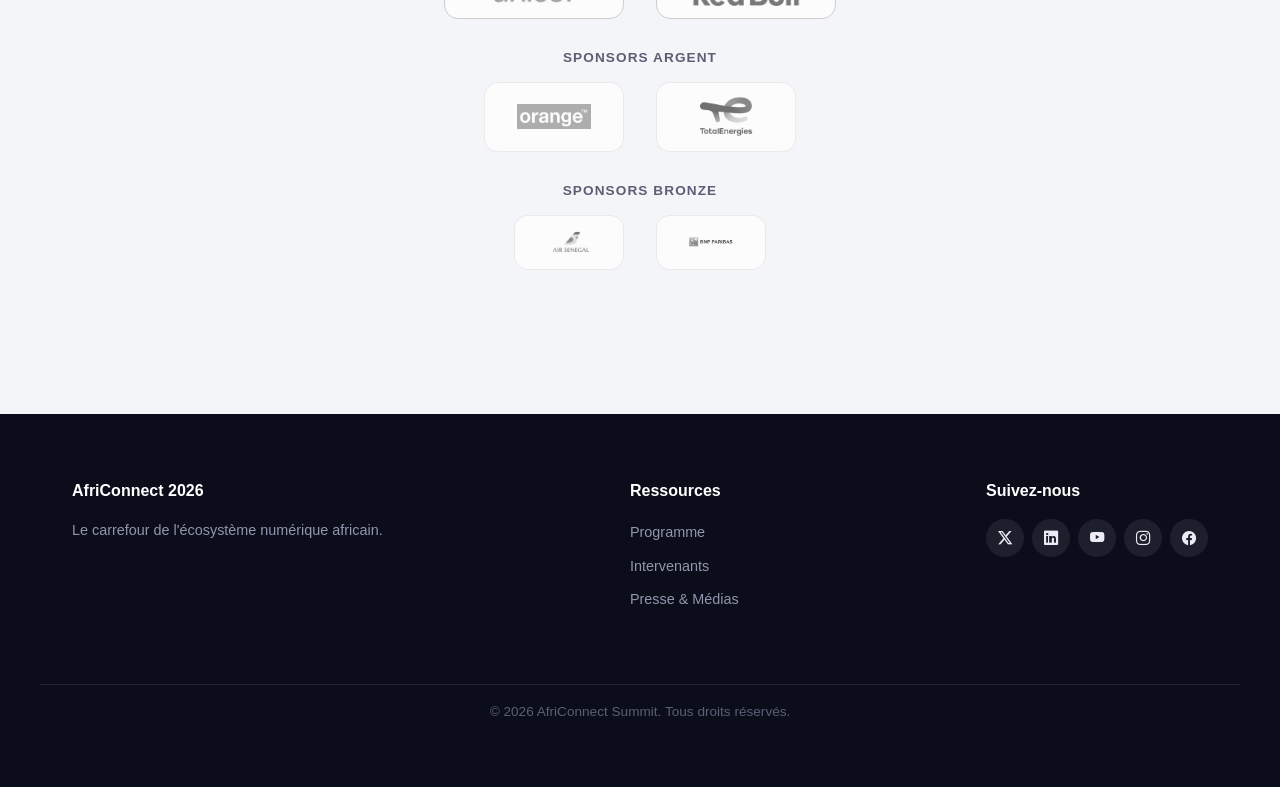
==== commit 185c2480: "Année dynamique dans le foote et Stylisation de notre site" ====
--- a/index.html
+++ b/index.html
@@ -11,6 +11,7 @@
     <link rel="stylesheet" href="css/style.css">
 </head>
 <body>
+    <canvas id="starfield"></canvas>
 
     <header class="main-header">
         <nav class="navbar" aria-label="Navigation principale">
--- a/css/style.css
+++ b/css/style.css
@@ -1409,4 +1409,22 @@
 /* Ajoutée en JS quand on scrolle vers le bas — navbar se cache */
 .main-header.nav-hidden {
   transform: translateY(-100%);
+}
+
+
+/* CIEL ÉTOILÉ EN ARRIÈRE-PLAN — dessiné en JS, visible derrière les sections sans fond opaque */
+html {
+  background: var(--bg); /* solution de repli avant que le JS ne dessine */
+}
+
+body {
+  background-color: transparent;
+}
+
+#starfield {
+  position: fixed;
+  inset: 0;
+  z-index: -1;
+  display: block;
+  pointer-events: none;
 }
